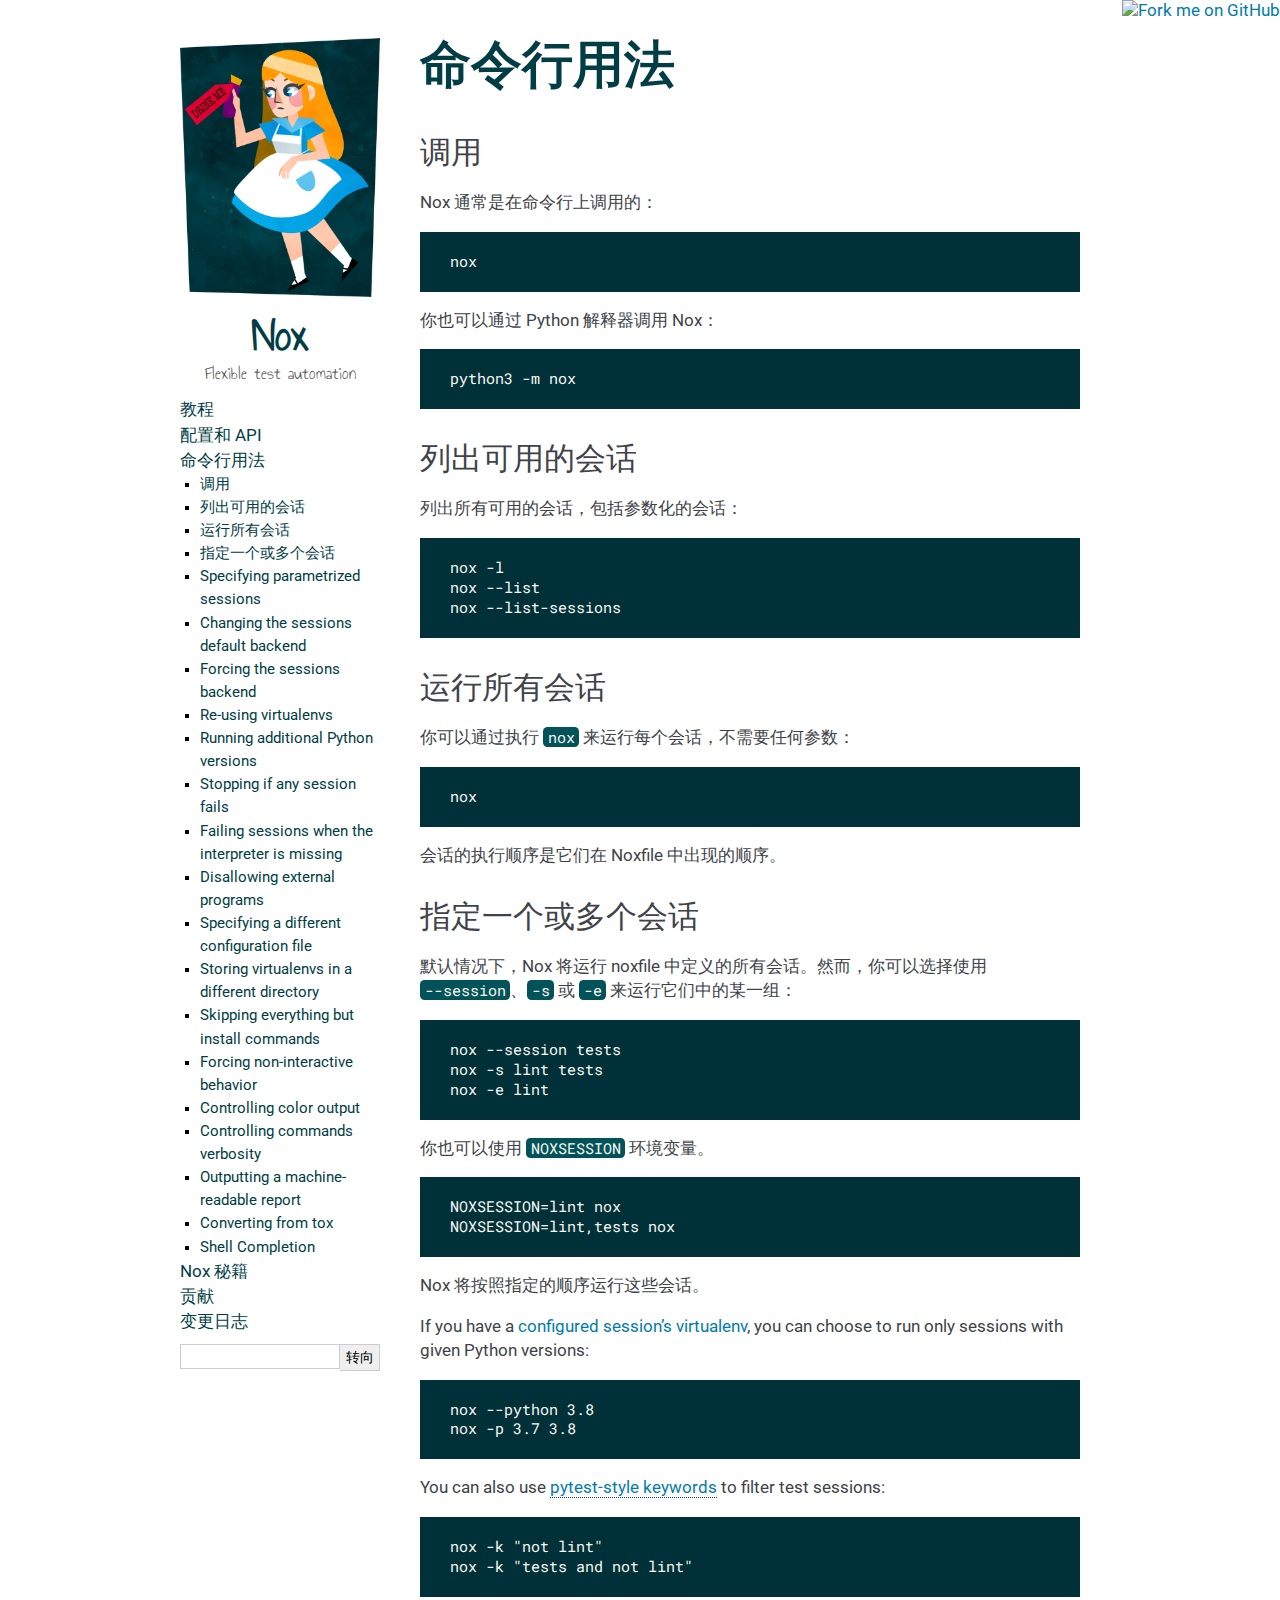
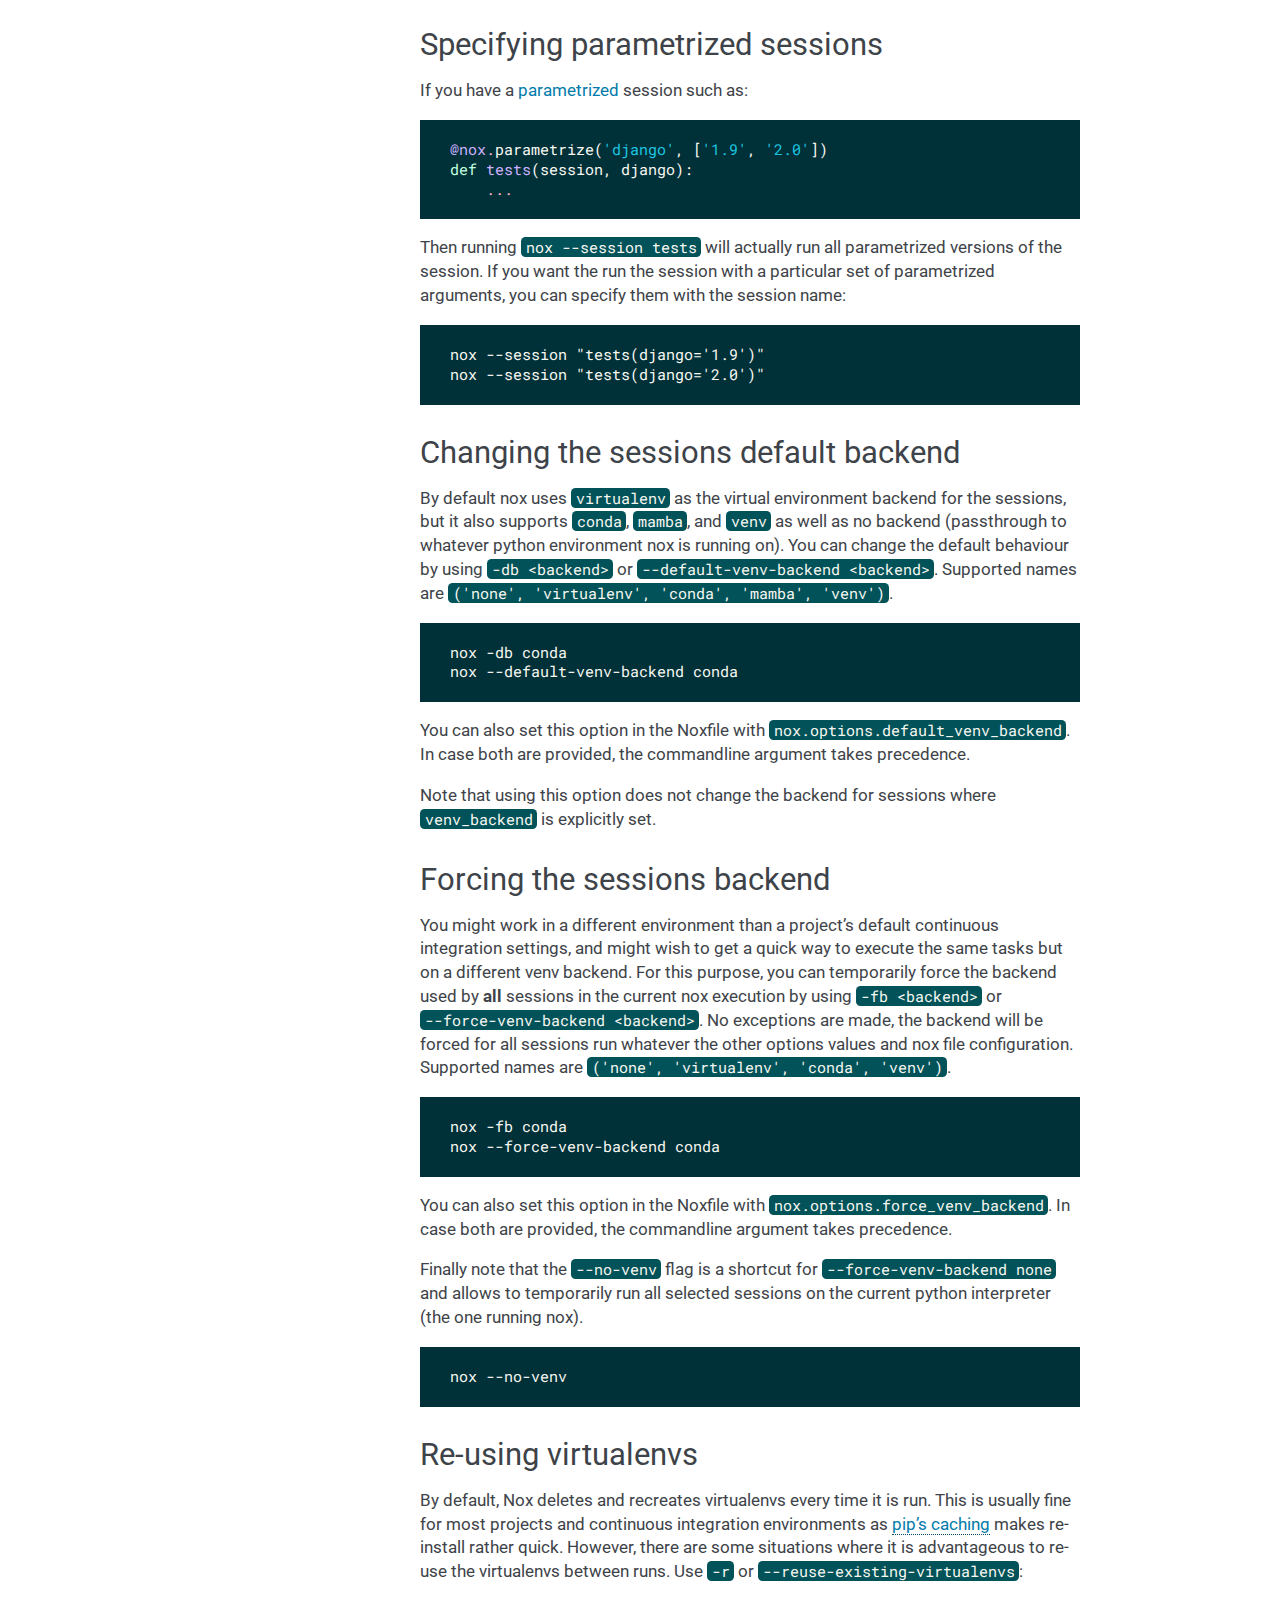
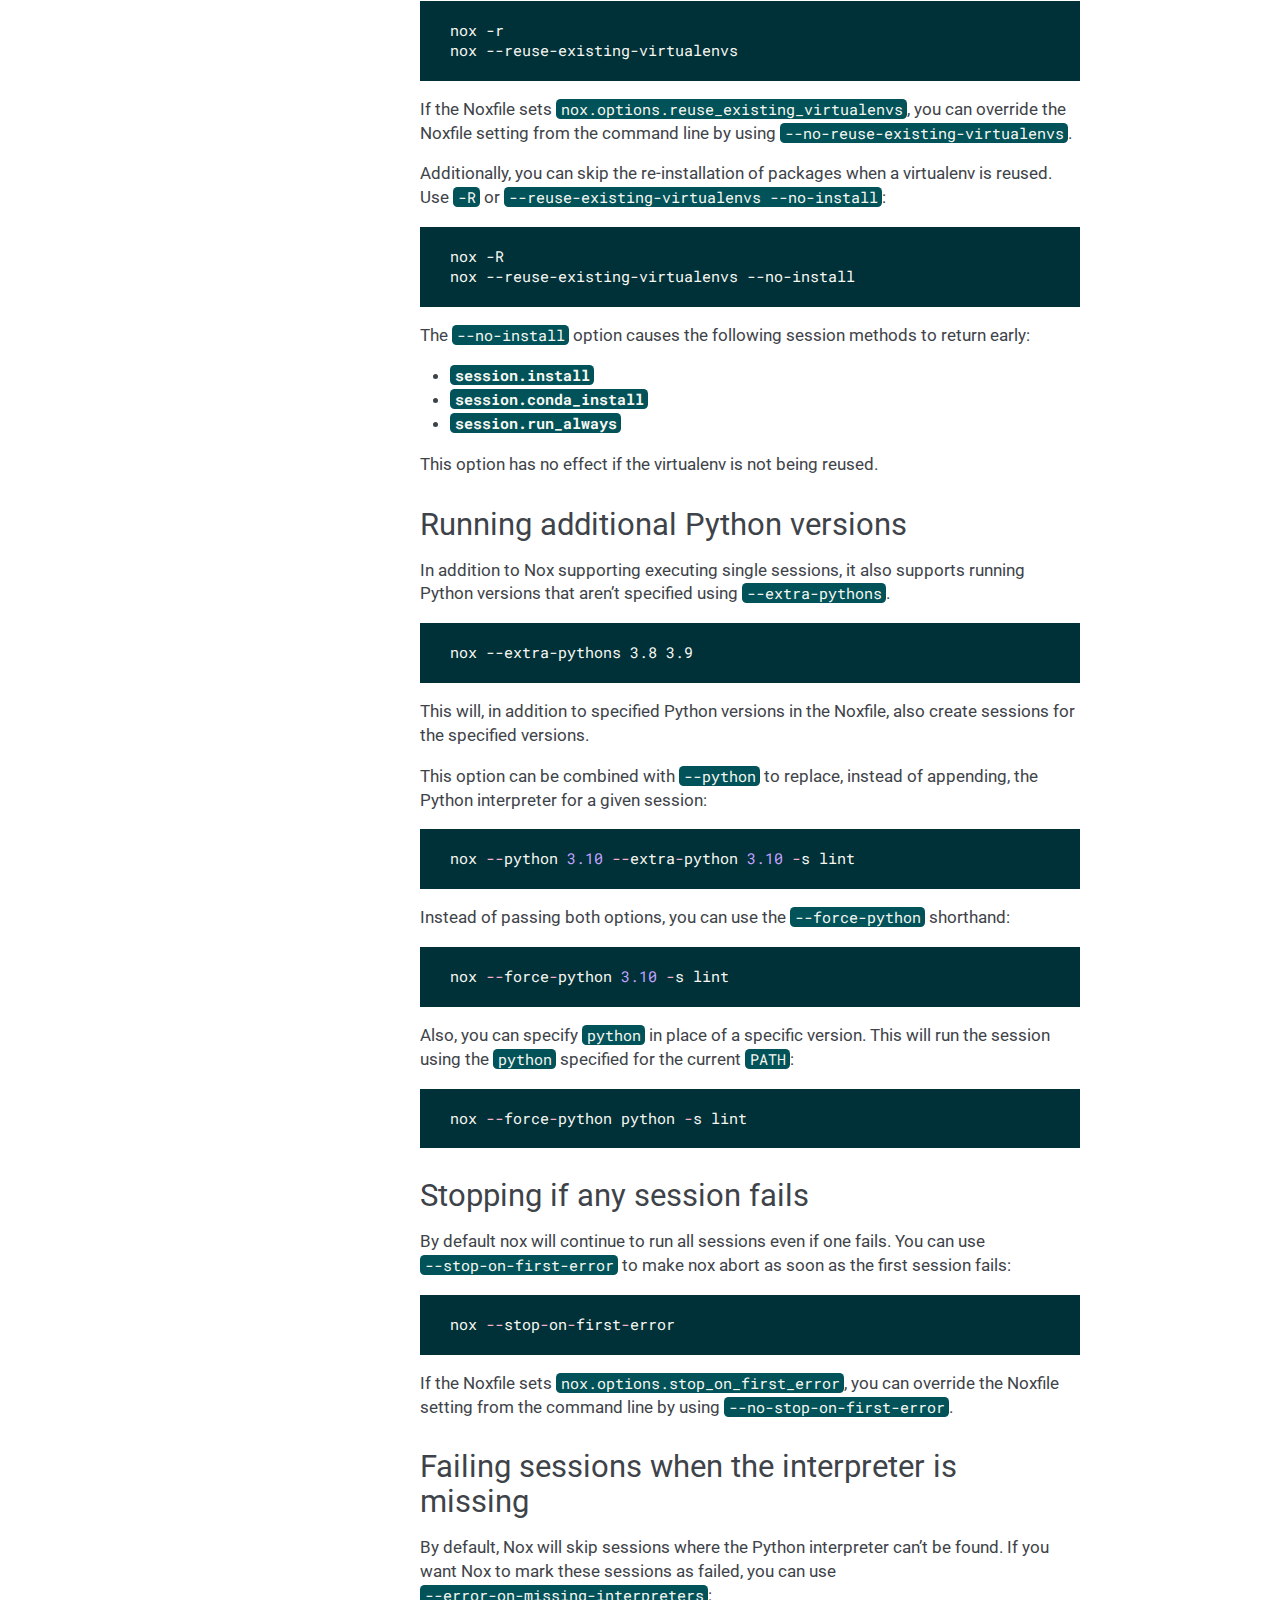
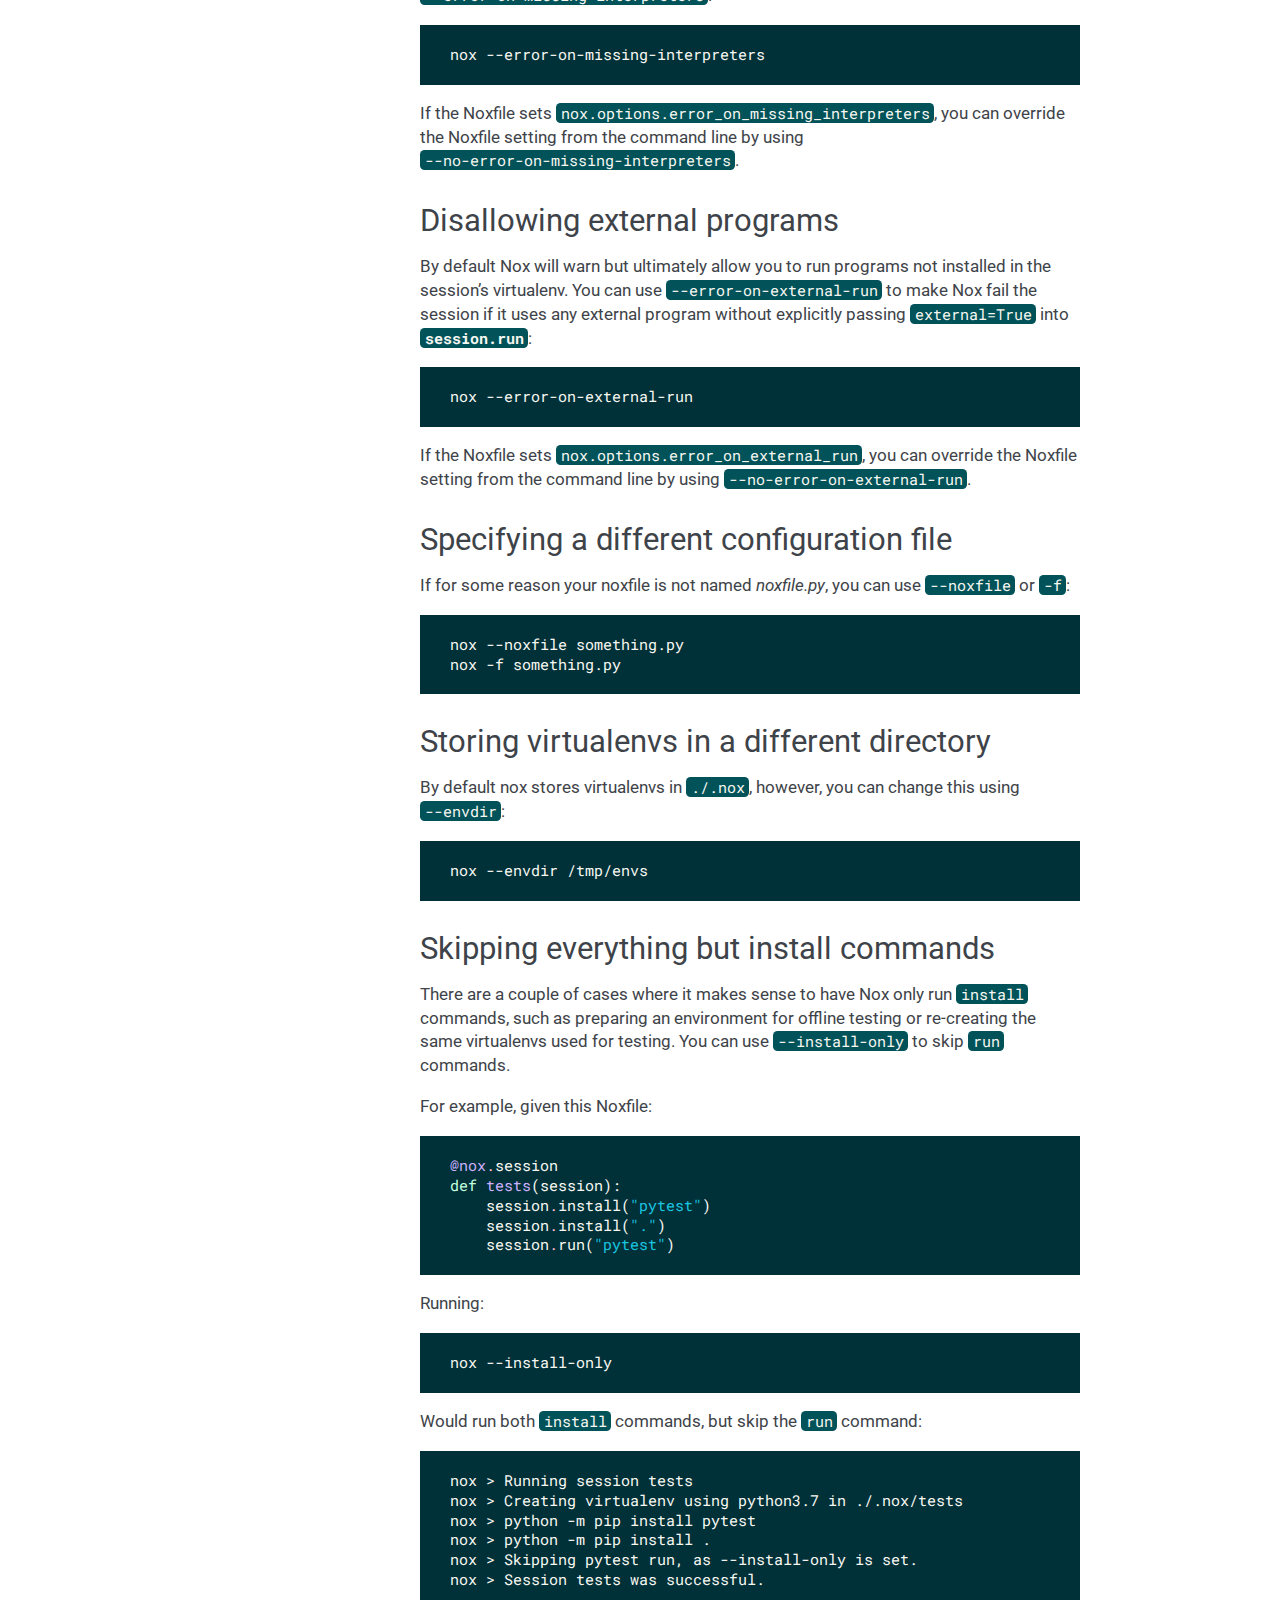
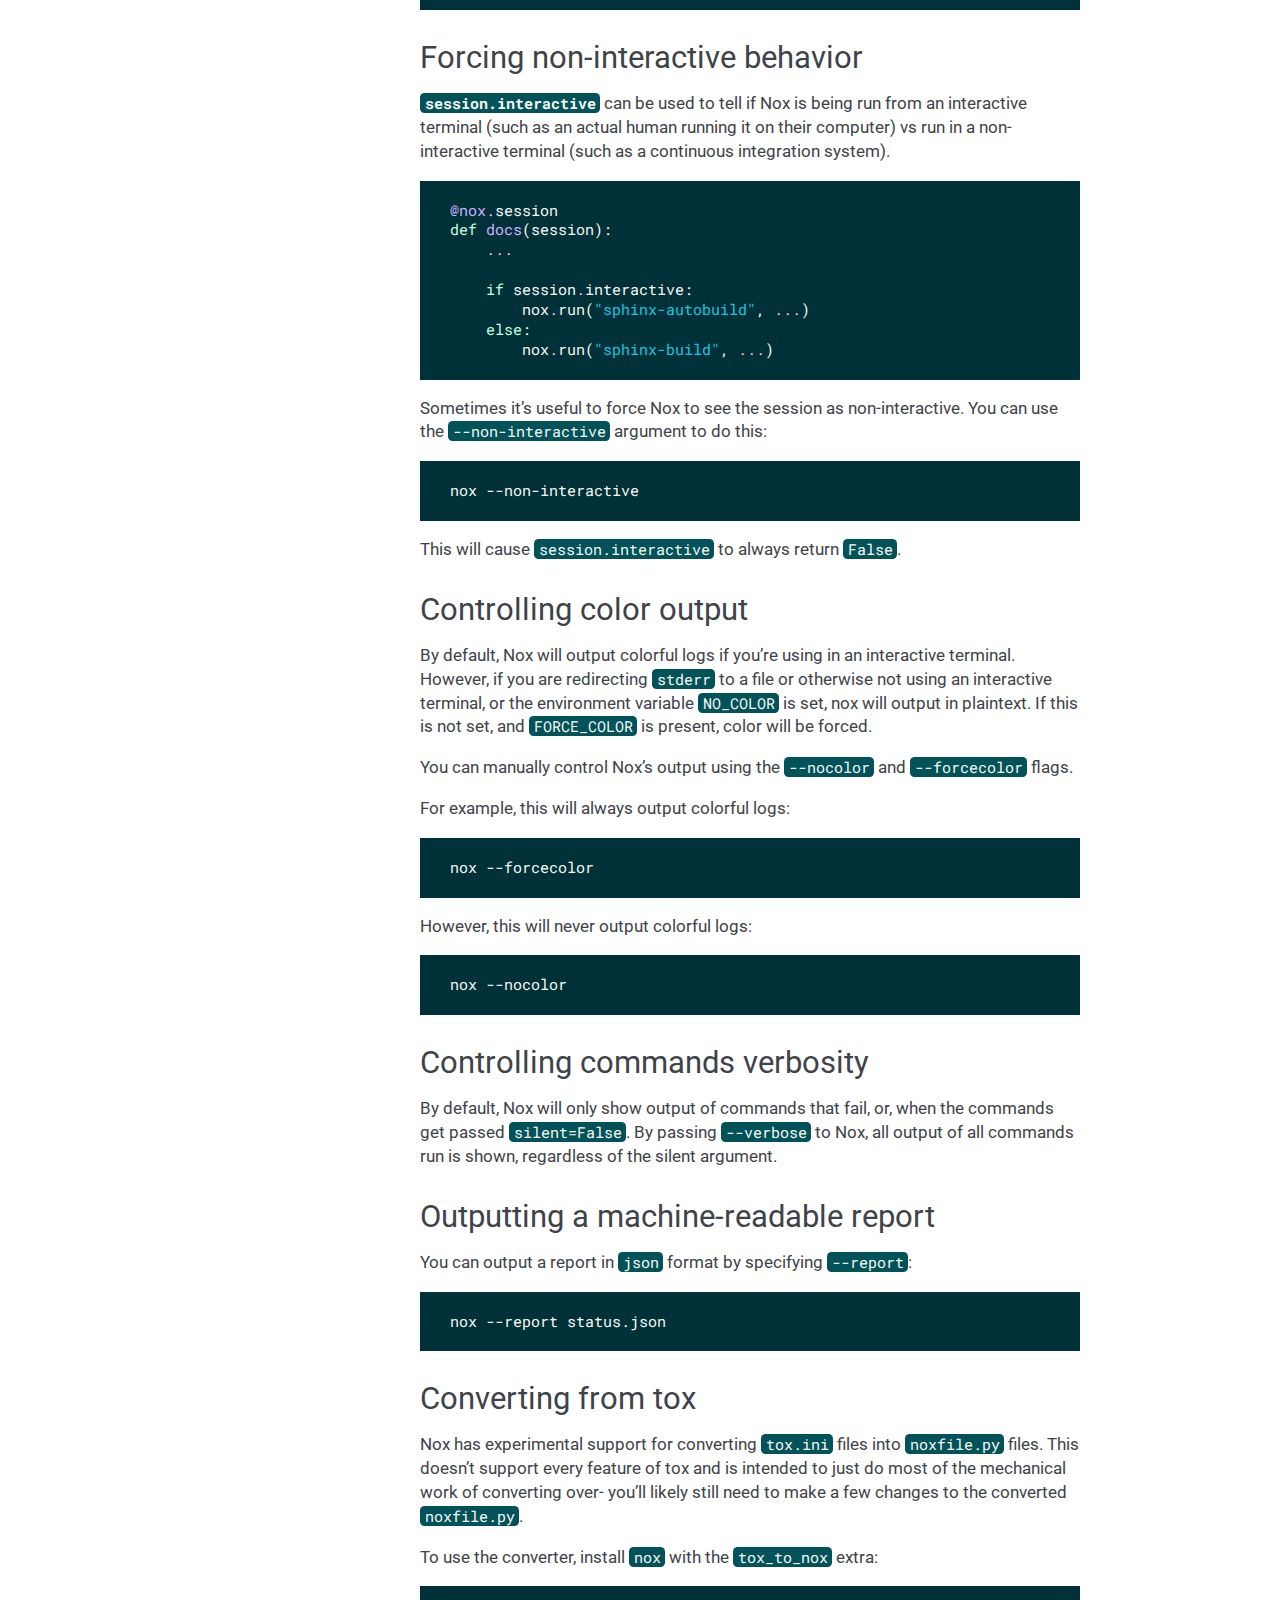
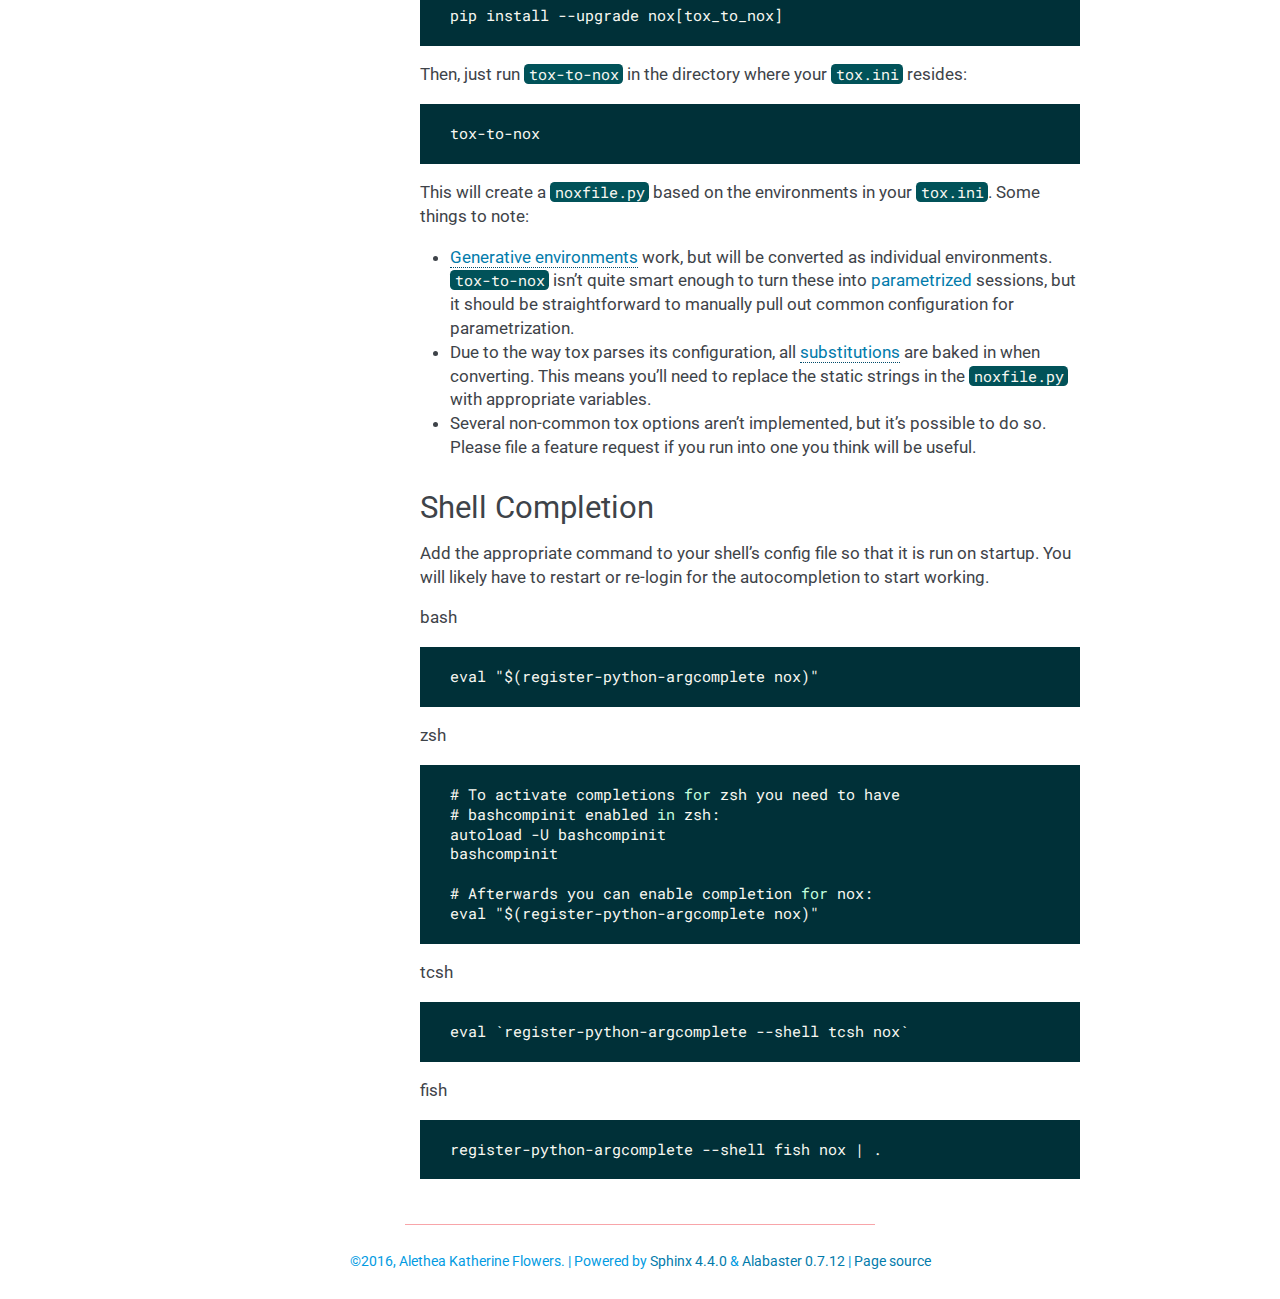
==== usage.html @ 6ece776e "deploy: 69d6efe5d51e2b45c8993d0b54f74e01e768c769" ====
<!DOCTYPE html>

<html lang="zh_CN">
  <head>
    <meta charset="utf-8" />
    <meta name="viewport" content="width=device-width, initial-scale=1.0" /><meta name="generator" content="Docutils 0.17.1: http://docutils.sourceforge.net/" />

    <title>命令行用法 &#8212; Nox 2022.1.7 文档</title>
    <link rel="stylesheet" type="text/css" href="_static/pygments.css" />
    <link rel="stylesheet" type="text/css" href="_static/alabaster.css" />
    <script data-url_root="./" id="documentation_options" src="_static/documentation_options.js"></script>
    <script src="_static/jquery.js"></script>
    <script src="_static/underscore.js"></script>
    <script src="_static/doctools.js"></script>
    <script src="_static/translations.js"></script>
    <link rel="index" title="索引" href="genindex.html" />
    <link rel="search" title="搜索" href="search.html" />
    <link rel="next" title="Nox 秘籍" href="cookbook.html" />
    <link rel="prev" title="配置和 API" href="config.html" />
   
  <link rel="stylesheet" href="_static/custom.css" type="text/css" />
  
  
  <meta name="viewport" content="width=device-width, initial-scale=0.9, maximum-scale=0.9" />

  </head><body>
  

    <div class="document">
      <div class="documentwrapper">
        <div class="bodywrapper">
          

          <div class="body" role="main">
            
  <section id="command-line-usage">
<h1>命令行用法<a class="headerlink" href="#command-line-usage" title="永久链接至标题">¶</a></h1>
<section id="invocation">
<h2>调用<a class="headerlink" href="#invocation" title="永久链接至标题">¶</a></h2>
<p>Nox 通常是在命令行上调用的：</p>
<div class="highlight-console notranslate"><div class="highlight"><pre><span></span><span class="go">nox</span>
</pre></div>
</div>
<p>你也可以通过 Python 解释器调用 Nox：</p>
<div class="highlight-console notranslate"><div class="highlight"><pre><span></span><span class="go">python3 -m nox</span>
</pre></div>
</div>
</section>
<section id="listing-available-sessions">
<h2>列出可用的会话<a class="headerlink" href="#listing-available-sessions" title="永久链接至标题">¶</a></h2>
<p>列出所有可用的会话，包括参数化的会话：</p>
<div class="highlight-console notranslate"><div class="highlight"><pre><span></span><span class="go">nox -l</span>
<span class="go">nox --list</span>
<span class="go">nox --list-sessions</span>
</pre></div>
</div>
</section>
<section id="running-all-sessions">
<span id="session-execution-order"></span><h2>运行所有会话<a class="headerlink" href="#running-all-sessions" title="永久链接至标题">¶</a></h2>
<p>你可以通过执行 <code class="docutils literal notranslate"><span class="pre">nox</span></code> 来运行每个会话，不需要任何参数：</p>
<div class="highlight-console notranslate"><div class="highlight"><pre><span></span><span class="go">nox</span>
</pre></div>
</div>
<p>会话的执行顺序是它们在 Noxfile 中出现的顺序。</p>
</section>
<section id="specifying-one-or-more-sessions">
<span id="opt-sessions-pythons-and-keywords"></span><h2>指定一个或多个会话<a class="headerlink" href="#specifying-one-or-more-sessions" title="永久链接至标题">¶</a></h2>
<p>默认情况下，Nox 将运行 noxfile 中定义的所有会话。然而，你可以选择使用 <code class="docutils literal notranslate"><span class="pre">--session</span></code>、<code class="docutils literal notranslate"><span class="pre">-s</span></code> 或 <code class="docutils literal notranslate"><span class="pre">-e</span></code> 来运行它们中的某一组：</p>
<div class="highlight-console notranslate"><div class="highlight"><pre><span></span><span class="go">nox --session tests</span>
<span class="go">nox -s lint tests</span>
<span class="go">nox -e lint</span>
</pre></div>
</div>
<p>你也可以使用 <code class="docutils literal notranslate"><span class="pre">NOXSESSION</span></code> 环境变量。</p>
<div class="highlight-console notranslate"><div class="highlight"><pre><span></span><span class="go">NOXSESSION=lint nox</span>
<span class="go">NOXSESSION=lint,tests nox</span>
</pre></div>
</div>
<p>Nox 将按照指定的顺序运行这些会话。</p>
<p>If you have a <a class="reference internal" href="config.html#virtualenv-config"><span class="std std-ref">configured session’s virtualenv</span></a>, you can choose to run only sessions with given Python versions:</p>
<div class="highlight-console notranslate"><div class="highlight"><pre><span></span><span class="go">nox --python 3.8</span>
<span class="go">nox -p 3.7 3.8</span>
</pre></div>
</div>
<p>You can also use <a class="reference external" href="https://docs.pytest.org/en/latest/usage.html#specifying-tests-selecting-tests">pytest-style keywords</a> to filter test sessions:</p>
<div class="highlight-console notranslate"><div class="highlight"><pre><span></span><span class="go">nox -k &quot;not lint&quot;</span>
<span class="go">nox -k &quot;tests and not lint&quot;</span>
</pre></div>
</div>
</section>
<section id="specifying-parametrized-sessions">
<span id="running-paramed-sessions"></span><h2>Specifying parametrized sessions<a class="headerlink" href="#specifying-parametrized-sessions" title="永久链接至标题">¶</a></h2>
<p>If you have a <a class="reference internal" href="config.html#parametrized"><span class="std std-ref">parametrized</span></a> session such as:</p>
<div class="highlight-python notranslate"><div class="highlight"><pre><span></span><span class="nd">@nox</span><span class="o">.</span><span class="n">parametrize</span><span class="p">(</span><span class="s1">&#39;django&#39;</span><span class="p">,</span> <span class="p">[</span><span class="s1">&#39;1.9&#39;</span><span class="p">,</span> <span class="s1">&#39;2.0&#39;</span><span class="p">])</span>
<span class="k">def</span> <span class="nf">tests</span><span class="p">(</span><span class="n">session</span><span class="p">,</span> <span class="n">django</span><span class="p">):</span>
    <span class="o">...</span>
</pre></div>
</div>
<p>Then running <code class="docutils literal notranslate"><span class="pre">nox</span> <span class="pre">--session</span> <span class="pre">tests</span></code> will actually run all parametrized versions of the session. If you want the run the session with a particular set of parametrized arguments, you can specify them with the session name:</p>
<div class="highlight-console notranslate"><div class="highlight"><pre><span></span><span class="go">nox --session &quot;tests(django=&#39;1.9&#39;)&quot;</span>
<span class="go">nox --session &quot;tests(django=&#39;2.0&#39;)&quot;</span>
</pre></div>
</div>
</section>
<section id="changing-the-sessions-default-backend">
<span id="opt-default-venv-backend"></span><h2>Changing the sessions default backend<a class="headerlink" href="#changing-the-sessions-default-backend" title="永久链接至标题">¶</a></h2>
<p>By default nox uses <code class="docutils literal notranslate"><span class="pre">virtualenv</span></code> as the virtual environment backend for the sessions, but it also supports <code class="docutils literal notranslate"><span class="pre">conda</span></code>, <code class="docutils literal notranslate"><span class="pre">mamba</span></code>, and <code class="docutils literal notranslate"><span class="pre">venv</span></code> as well as no backend (passthrough to whatever python environment nox is running on). You can change the default behaviour by using <code class="docutils literal notranslate"><span class="pre">-db</span> <span class="pre">&lt;backend&gt;</span></code> or <code class="docutils literal notranslate"><span class="pre">--default-venv-backend</span> <span class="pre">&lt;backend&gt;</span></code>. Supported names are <code class="docutils literal notranslate"><span class="pre">('none',</span> <span class="pre">'virtualenv',</span> <span class="pre">'conda',</span> <span class="pre">'mamba',</span> <span class="pre">'venv')</span></code>.</p>
<div class="highlight-console notranslate"><div class="highlight"><pre><span></span><span class="go">nox -db conda</span>
<span class="go">nox --default-venv-backend conda</span>
</pre></div>
</div>
<p>You can also set this option in the Noxfile with <code class="docutils literal notranslate"><span class="pre">nox.options.default_venv_backend</span></code>. In case both are provided, the commandline argument takes precedence.</p>
<p>Note that using this option does not change the backend for sessions where <code class="docutils literal notranslate"><span class="pre">venv_backend</span></code> is explicitly set.</p>
</section>
<section id="forcing-the-sessions-backend">
<span id="opt-force-venv-backend"></span><h2>Forcing the sessions backend<a class="headerlink" href="#forcing-the-sessions-backend" title="永久链接至标题">¶</a></h2>
<p>You might work in a different environment than a project’s default continuous integration settings, and might wish to get a quick way to execute the same tasks but on a different venv backend. For this purpose, you can temporarily force the backend used by <strong>all</strong> sessions in the current nox execution by using <code class="docutils literal notranslate"><span class="pre">-fb</span> <span class="pre">&lt;backend&gt;</span></code> or <code class="docutils literal notranslate"><span class="pre">--force-venv-backend</span> <span class="pre">&lt;backend&gt;</span></code>. No exceptions are made, the backend will be forced for all sessions run whatever the other options values and nox file configuration. Supported names are <code class="docutils literal notranslate"><span class="pre">('none',</span> <span class="pre">'virtualenv',</span> <span class="pre">'conda',</span> <span class="pre">'venv')</span></code>.</p>
<div class="highlight-console notranslate"><div class="highlight"><pre><span></span><span class="go">nox -fb conda</span>
<span class="go">nox --force-venv-backend conda</span>
</pre></div>
</div>
<p>You can also set this option in the Noxfile with <code class="docutils literal notranslate"><span class="pre">nox.options.force_venv_backend</span></code>. In case both are provided, the commandline argument takes precedence.</p>
<p>Finally note that the <code class="docutils literal notranslate"><span class="pre">--no-venv</span></code> flag is a shortcut for <code class="docutils literal notranslate"><span class="pre">--force-venv-backend</span> <span class="pre">none</span></code> and allows to temporarily run all selected sessions on the current python interpreter (the one running nox).</p>
<div class="highlight-console notranslate"><div class="highlight"><pre><span></span><span class="go">nox --no-venv</span>
</pre></div>
</div>
</section>
<section id="re-using-virtualenvs">
<span id="opt-reuse-existing-virtualenvs"></span><h2>Re-using virtualenvs<a class="headerlink" href="#re-using-virtualenvs" title="永久链接至标题">¶</a></h2>
<p>By default, Nox deletes and recreates virtualenvs every time it is run. This is usually fine for most projects and continuous integration environments as <a class="reference external" href="https://pip.pypa.io/en/stable/cli/pip_install/#caching">pip’s caching</a> makes re-install rather quick. However, there are some situations where it is advantageous to re-use the virtualenvs between runs. Use <code class="docutils literal notranslate"><span class="pre">-r</span></code> or <code class="docutils literal notranslate"><span class="pre">--reuse-existing-virtualenvs</span></code>:</p>
<div class="highlight-console notranslate"><div class="highlight"><pre><span></span><span class="go">nox -r</span>
<span class="go">nox --reuse-existing-virtualenvs</span>
</pre></div>
</div>
<p>If the Noxfile sets <code class="docutils literal notranslate"><span class="pre">nox.options.reuse_existing_virtualenvs</span></code>, you can override the Noxfile setting from the command line by using <code class="docutils literal notranslate"><span class="pre">--no-reuse-existing-virtualenvs</span></code>.</p>
<p>Additionally, you can skip the re-installation of packages when a virtualenv is reused. Use <code class="docutils literal notranslate"><span class="pre">-R</span></code> or <code class="docutils literal notranslate"><span class="pre">--reuse-existing-virtualenvs</span> <span class="pre">--no-install</span></code>:</p>
<div class="highlight-console notranslate"><div class="highlight"><pre><span></span><span class="go">nox -R</span>
<span class="go">nox --reuse-existing-virtualenvs --no-install</span>
</pre></div>
</div>
<p>The <code class="docutils literal notranslate"><span class="pre">--no-install</span></code> option causes the following session methods to return early:</p>
<ul class="simple">
<li><p><a class="reference internal" href="config.html#nox.sessions.Session.install" title="nox.sessions.Session.install"><code class="xref py py-func docutils literal notranslate"><span class="pre">session.install</span></code></a></p></li>
<li><p><a class="reference internal" href="config.html#nox.sessions.Session.conda_install" title="nox.sessions.Session.conda_install"><code class="xref py py-func docutils literal notranslate"><span class="pre">session.conda_install</span></code></a></p></li>
<li><p><a class="reference internal" href="config.html#nox.sessions.Session.run_always" title="nox.sessions.Session.run_always"><code class="xref py py-func docutils literal notranslate"><span class="pre">session.run_always</span></code></a></p></li>
</ul>
<p>This option has no effect if the virtualenv is not being reused.</p>
</section>
<section id="running-additional-python-versions">
<span id="opt-running-extra-pythons"></span><h2>Running additional Python versions<a class="headerlink" href="#running-additional-python-versions" title="永久链接至标题">¶</a></h2>
<p>In addition to Nox supporting executing single sessions, it also supports running Python versions that aren’t specified using <code class="docutils literal notranslate"><span class="pre">--extra-pythons</span></code>.</p>
<div class="highlight-console notranslate"><div class="highlight"><pre><span></span><span class="go">nox --extra-pythons 3.8 3.9</span>
</pre></div>
</div>
<p>This will, in addition to specified Python versions in the Noxfile, also create sessions for the specified versions.</p>
<p>This option can be combined with <code class="docutils literal notranslate"><span class="pre">--python</span></code> to replace, instead of appending, the Python interpreter for a given session:</p>
<div class="highlight-default notranslate"><div class="highlight"><pre><span></span><span class="n">nox</span> <span class="o">--</span><span class="n">python</span> <span class="mf">3.10</span> <span class="o">--</span><span class="n">extra</span><span class="o">-</span><span class="n">python</span> <span class="mf">3.10</span> <span class="o">-</span><span class="n">s</span> <span class="n">lint</span>
</pre></div>
</div>
<p>Instead of passing both options, you can use the <code class="docutils literal notranslate"><span class="pre">--force-python</span></code> shorthand:</p>
<div class="highlight-default notranslate"><div class="highlight"><pre><span></span><span class="n">nox</span> <span class="o">--</span><span class="n">force</span><span class="o">-</span><span class="n">python</span> <span class="mf">3.10</span> <span class="o">-</span><span class="n">s</span> <span class="n">lint</span>
</pre></div>
</div>
<p>Also, you can specify <code class="docutils literal notranslate"><span class="pre">python</span></code> in place of a specific version. This will run the session
using the <code class="docutils literal notranslate"><span class="pre">python</span></code> specified for the current <code class="docutils literal notranslate"><span class="pre">PATH</span></code>:</p>
<div class="highlight-default notranslate"><div class="highlight"><pre><span></span><span class="n">nox</span> <span class="o">--</span><span class="n">force</span><span class="o">-</span><span class="n">python</span> <span class="n">python</span> <span class="o">-</span><span class="n">s</span> <span class="n">lint</span>
</pre></div>
</div>
</section>
<section id="stopping-if-any-session-fails">
<span id="opt-stop-on-first-error"></span><h2>Stopping if any session fails<a class="headerlink" href="#stopping-if-any-session-fails" title="永久链接至标题">¶</a></h2>
<p>By default nox will continue to run all sessions even if one fails. You can use <code class="docutils literal notranslate"><span class="pre">--stop-on-first-error</span></code> to make nox abort as soon as the first session fails:</p>
<div class="highlight-default notranslate"><div class="highlight"><pre><span></span><span class="n">nox</span> <span class="o">--</span><span class="n">stop</span><span class="o">-</span><span class="n">on</span><span class="o">-</span><span class="n">first</span><span class="o">-</span><span class="n">error</span>
</pre></div>
</div>
<p>If the Noxfile sets <code class="docutils literal notranslate"><span class="pre">nox.options.stop_on_first_error</span></code>, you can override the Noxfile setting from the command line by using <code class="docutils literal notranslate"><span class="pre">--no-stop-on-first-error</span></code>.</p>
</section>
<section id="failing-sessions-when-the-interpreter-is-missing">
<span id="opt-error-on-missing-interpreters"></span><h2>Failing sessions when the interpreter is missing<a class="headerlink" href="#failing-sessions-when-the-interpreter-is-missing" title="永久链接至标题">¶</a></h2>
<p>By default, Nox will skip sessions where the Python interpreter can’t be found. If you want Nox to mark these sessions as failed, you can use <code class="docutils literal notranslate"><span class="pre">--error-on-missing-interpreters</span></code>:</p>
<div class="highlight-console notranslate"><div class="highlight"><pre><span></span><span class="go">nox --error-on-missing-interpreters</span>
</pre></div>
</div>
<p>If the Noxfile sets <code class="docutils literal notranslate"><span class="pre">nox.options.error_on_missing_interpreters</span></code>, you can override the Noxfile setting from the command line by using <code class="docutils literal notranslate"><span class="pre">--no-error-on-missing-interpreters</span></code>.</p>
</section>
<section id="disallowing-external-programs">
<span id="opt-error-on-external-run"></span><h2>Disallowing external programs<a class="headerlink" href="#disallowing-external-programs" title="永久链接至标题">¶</a></h2>
<p>By default Nox will warn but ultimately allow you to run programs not installed in the session’s virtualenv. You can use <code class="docutils literal notranslate"><span class="pre">--error-on-external-run</span></code> to make Nox fail the session if it uses any external program without explicitly passing <code class="docutils literal notranslate"><span class="pre">external=True</span></code> into <code class="xref py py-func docutils literal notranslate"><span class="pre">session.run</span></code>:</p>
<div class="highlight-console notranslate"><div class="highlight"><pre><span></span><span class="go">nox --error-on-external-run</span>
</pre></div>
</div>
<p>If the Noxfile sets <code class="docutils literal notranslate"><span class="pre">nox.options.error_on_external_run</span></code>, you can override the Noxfile setting from the command line by using <code class="docutils literal notranslate"><span class="pre">--no-error-on-external-run</span></code>.</p>
</section>
<section id="specifying-a-different-configuration-file">
<h2>Specifying a different configuration file<a class="headerlink" href="#specifying-a-different-configuration-file" title="永久链接至标题">¶</a></h2>
<p>If for some reason your noxfile is not named <em>noxfile.py</em>, you can use <code class="docutils literal notranslate"><span class="pre">--noxfile</span></code> or <code class="docutils literal notranslate"><span class="pre">-f</span></code>:</p>
<div class="highlight-console notranslate"><div class="highlight"><pre><span></span><span class="go">nox --noxfile something.py</span>
<span class="go">nox -f something.py</span>
</pre></div>
</div>
</section>
<section id="storing-virtualenvs-in-a-different-directory">
<span id="opt-envdir"></span><h2>Storing virtualenvs in a different directory<a class="headerlink" href="#storing-virtualenvs-in-a-different-directory" title="永久链接至标题">¶</a></h2>
<p>By default nox stores virtualenvs in <code class="docutils literal notranslate"><span class="pre">./.nox</span></code>, however, you can change this using <code class="docutils literal notranslate"><span class="pre">--envdir</span></code>:</p>
<div class="highlight-console notranslate"><div class="highlight"><pre><span></span><span class="go">nox --envdir /tmp/envs</span>
</pre></div>
</div>
</section>
<section id="skipping-everything-but-install-commands">
<h2>Skipping everything but install commands<a class="headerlink" href="#skipping-everything-but-install-commands" title="永久链接至标题">¶</a></h2>
<p>There are a couple of cases where it makes sense to have Nox only run <code class="docutils literal notranslate"><span class="pre">install</span></code> commands, such as preparing an environment for offline testing or re-creating the same virtualenvs used for testing. You can use <code class="docutils literal notranslate"><span class="pre">--install-only</span></code> to skip <code class="docutils literal notranslate"><span class="pre">run</span></code> commands.</p>
<p>For example, given this Noxfile:</p>
<div class="highlight-python notranslate"><div class="highlight"><pre><span></span><span class="nd">@nox</span><span class="o">.</span><span class="n">session</span>
<span class="k">def</span> <span class="nf">tests</span><span class="p">(</span><span class="n">session</span><span class="p">):</span>
    <span class="n">session</span><span class="o">.</span><span class="n">install</span><span class="p">(</span><span class="s2">&quot;pytest&quot;</span><span class="p">)</span>
    <span class="n">session</span><span class="o">.</span><span class="n">install</span><span class="p">(</span><span class="s2">&quot;.&quot;</span><span class="p">)</span>
    <span class="n">session</span><span class="o">.</span><span class="n">run</span><span class="p">(</span><span class="s2">&quot;pytest&quot;</span><span class="p">)</span>
</pre></div>
</div>
<p>Running:</p>
<div class="highlight-console notranslate"><div class="highlight"><pre><span></span><span class="go">nox --install-only</span>
</pre></div>
</div>
<p>Would run both <code class="docutils literal notranslate"><span class="pre">install</span></code> commands, but skip the <code class="docutils literal notranslate"><span class="pre">run</span></code> command:</p>
<div class="highlight-console notranslate"><div class="highlight"><pre><span></span><span class="go">nox &gt; Running session tests</span>
<span class="go">nox &gt; Creating virtualenv using python3.7 in ./.nox/tests</span>
<span class="go">nox &gt; python -m pip install pytest</span>
<span class="go">nox &gt; python -m pip install .</span>
<span class="go">nox &gt; Skipping pytest run, as --install-only is set.</span>
<span class="go">nox &gt; Session tests was successful.</span>
</pre></div>
</div>
</section>
<section id="forcing-non-interactive-behavior">
<h2>Forcing non-interactive behavior<a class="headerlink" href="#forcing-non-interactive-behavior" title="永久链接至标题">¶</a></h2>
<p><a class="reference internal" href="config.html#nox.sessions.Session.interactive" title="nox.sessions.Session.interactive"><code class="xref py py-attr docutils literal notranslate"><span class="pre">session.interactive</span></code></a> can be used to tell if Nox is being run from an interactive terminal (such as an actual human running it on their computer) vs run in a non-interactive terminal (such as a continuous integration system).</p>
<div class="highlight-python notranslate"><div class="highlight"><pre><span></span><span class="nd">@nox</span><span class="o">.</span><span class="n">session</span>
<span class="k">def</span> <span class="nf">docs</span><span class="p">(</span><span class="n">session</span><span class="p">):</span>
    <span class="o">...</span>

    <span class="k">if</span> <span class="n">session</span><span class="o">.</span><span class="n">interactive</span><span class="p">:</span>
        <span class="n">nox</span><span class="o">.</span><span class="n">run</span><span class="p">(</span><span class="s2">&quot;sphinx-autobuild&quot;</span><span class="p">,</span> <span class="o">...</span><span class="p">)</span>
    <span class="k">else</span><span class="p">:</span>
        <span class="n">nox</span><span class="o">.</span><span class="n">run</span><span class="p">(</span><span class="s2">&quot;sphinx-build&quot;</span><span class="p">,</span> <span class="o">...</span><span class="p">)</span>
</pre></div>
</div>
<p>Sometimes it’s useful to force Nox to see the session as non-interactive. You can use the <code class="docutils literal notranslate"><span class="pre">--non-interactive</span></code> argument to do this:</p>
<div class="highlight-bash notranslate"><div class="highlight"><pre><span></span>nox --non-interactive
</pre></div>
</div>
<p>This will cause <code class="docutils literal notranslate"><span class="pre">session.interactive</span></code> to always return <code class="docutils literal notranslate"><span class="pre">False</span></code>.</p>
</section>
<section id="controlling-color-output">
<h2>Controlling color output<a class="headerlink" href="#controlling-color-output" title="永久链接至标题">¶</a></h2>
<p>By default, Nox will output colorful logs if you’re using in an interactive
terminal. However, if you are redirecting <code class="docutils literal notranslate"><span class="pre">stderr</span></code> to a file or otherwise
not using an interactive terminal, or the environment variable <code class="docutils literal notranslate"><span class="pre">NO_COLOR</span></code> is
set, nox will output in plaintext. If this is not set, and <code class="docutils literal notranslate"><span class="pre">FORCE_COLOR</span></code> is
present, color will be forced.</p>
<p>You can manually control Nox’s output using the <code class="docutils literal notranslate"><span class="pre">--nocolor</span></code> and <code class="docutils literal notranslate"><span class="pre">--forcecolor</span></code> flags.</p>
<p>For example, this will always output colorful logs:</p>
<div class="highlight-console notranslate"><div class="highlight"><pre><span></span><span class="go">nox --forcecolor</span>
</pre></div>
</div>
<p>However, this will never output colorful logs:</p>
<div class="highlight-console notranslate"><div class="highlight"><pre><span></span><span class="go">nox --nocolor</span>
</pre></div>
</div>
</section>
<section id="controlling-commands-verbosity">
<span id="opt-report"></span><h2>Controlling commands verbosity<a class="headerlink" href="#controlling-commands-verbosity" title="永久链接至标题">¶</a></h2>
<p>By default, Nox will only show output of commands that fail, or, when the commands get passed <code class="docutils literal notranslate"><span class="pre">silent=False</span></code>.
By passing <code class="docutils literal notranslate"><span class="pre">--verbose</span></code> to Nox, all output of all commands run is shown, regardless of the silent argument.</p>
</section>
<section id="outputting-a-machine-readable-report">
<h2>Outputting a machine-readable report<a class="headerlink" href="#outputting-a-machine-readable-report" title="永久链接至标题">¶</a></h2>
<p>You can output a report in <code class="docutils literal notranslate"><span class="pre">json</span></code> format by specifying <code class="docutils literal notranslate"><span class="pre">--report</span></code>:</p>
<div class="highlight-console notranslate"><div class="highlight"><pre><span></span><span class="go">nox --report status.json</span>
</pre></div>
</div>
</section>
<section id="converting-from-tox">
<h2>Converting from tox<a class="headerlink" href="#converting-from-tox" title="永久链接至标题">¶</a></h2>
<p>Nox has experimental support for converting <code class="docutils literal notranslate"><span class="pre">tox.ini</span></code> files into <code class="docutils literal notranslate"><span class="pre">noxfile.py</span></code> files. This doesn’t support every feature of tox and is intended to just do most of the mechanical work of converting over- you’ll likely still need to make a few changes to the converted <code class="docutils literal notranslate"><span class="pre">noxfile.py</span></code>.</p>
<p>To use the converter, install <code class="docutils literal notranslate"><span class="pre">nox</span></code> with the <code class="docutils literal notranslate"><span class="pre">tox_to_nox</span></code> extra:</p>
<div class="highlight-console notranslate"><div class="highlight"><pre><span></span><span class="go">pip install --upgrade nox[tox_to_nox]</span>
</pre></div>
</div>
<p>Then, just run <code class="docutils literal notranslate"><span class="pre">tox-to-nox</span></code> in the directory where your <code class="docutils literal notranslate"><span class="pre">tox.ini</span></code> resides:</p>
<div class="highlight-console notranslate"><div class="highlight"><pre><span></span><span class="go">tox-to-nox</span>
</pre></div>
</div>
<p>This will create a <code class="docutils literal notranslate"><span class="pre">noxfile.py</span></code> based on the environments in your <code class="docutils literal notranslate"><span class="pre">tox.ini</span></code>. Some things to note:</p>
<ul class="simple">
<li><p><a class="reference external" href="http://tox.readthedocs.io/en/latest/config.html#generating-environments-conditional-settings">Generative environments</a> work, but will be converted as individual environments. <code class="docutils literal notranslate"><span class="pre">tox-to-nox</span></code> isn’t quite smart enough to turn these into <a class="reference internal" href="#running-paramed-sessions"><span class="std std-ref">parametrized</span></a> sessions, but it should be straightforward to manually pull out common configuration for parametrization.</p></li>
<li><p>Due to the way tox parses its configuration, all <a class="reference external" href="http://tox.readthedocs.io/en/latest/config.html#substitutions">substitutions</a> are baked in when converting. This means you’ll need to replace the static strings in the <code class="docutils literal notranslate"><span class="pre">noxfile.py</span></code> with appropriate variables.</p></li>
<li><p>Several non-common tox options aren’t implemented, but it’s possible to do so. Please file a feature request if you run into one you think will be useful.</p></li>
</ul>
</section>
<section id="shell-completion">
<h2>Shell Completion<a class="headerlink" href="#shell-completion" title="永久链接至标题">¶</a></h2>
<p>Add the appropriate command to your shell’s config file
so that it is run on startup. You will likely have to restart
or re-login for the autocompletion to start working.</p>
<p>bash</p>
<div class="highlight-console notranslate"><div class="highlight"><pre><span></span><span class="go">eval &quot;$(register-python-argcomplete nox)&quot;</span>
</pre></div>
</div>
<p>zsh</p>
<div class="highlight-console notranslate"><div class="highlight"><pre><span></span><span class="gp"># </span>To activate completions <span class="k">for</span> zsh you need to have
<span class="gp"># </span>bashcompinit enabled <span class="k">in</span> zsh:
<span class="go">autoload -U bashcompinit</span>
<span class="go">bashcompinit</span>

<span class="gp"># </span>Afterwards you can <span class="nb">enable</span> completion <span class="k">for</span> nox:
<span class="go">eval &quot;$(register-python-argcomplete nox)&quot;</span>
</pre></div>
</div>
<p>tcsh</p>
<div class="highlight-console notranslate"><div class="highlight"><pre><span></span><span class="go">eval `register-python-argcomplete --shell tcsh nox`</span>
</pre></div>
</div>
<p>fish</p>
<div class="highlight-console notranslate"><div class="highlight"><pre><span></span><span class="go">register-python-argcomplete --shell fish nox | .</span>
</pre></div>
</div>
</section>
</section>


          </div>
          
        </div>
      </div>
      <div class="sphinxsidebar" role="navigation" aria-label="main navigation">
        <div class="sphinxsidebarwrapper">
<p class="logo">
  <a href="index.html">
    <img class="logo" src="_static/alice.png" alt="Logo"/>
    
    <h1 class="logo logo-name">Nox</h1>
    
  </a>
</p>



<p class="blurb">Flexible test automation</p>








<h3>导航</h3>
<ul class="current">
<li class="toctree-l1"><a class="reference internal" href="tutorial.html">教程</a></li>
<li class="toctree-l1"><a class="reference internal" href="config.html">配置和 API</a></li>
<li class="toctree-l1 current"><a class="current reference internal" href="#">命令行用法</a><ul>
<li class="toctree-l2"><a class="reference internal" href="#invocation">调用</a></li>
<li class="toctree-l2"><a class="reference internal" href="#listing-available-sessions">列出可用的会话</a></li>
<li class="toctree-l2"><a class="reference internal" href="#running-all-sessions">运行所有会话</a></li>
<li class="toctree-l2"><a class="reference internal" href="#specifying-one-or-more-sessions">指定一个或多个会话</a></li>
<li class="toctree-l2"><a class="reference internal" href="#specifying-parametrized-sessions">Specifying parametrized sessions</a></li>
<li class="toctree-l2"><a class="reference internal" href="#changing-the-sessions-default-backend">Changing the sessions default backend</a></li>
<li class="toctree-l2"><a class="reference internal" href="#forcing-the-sessions-backend">Forcing the sessions backend</a></li>
<li class="toctree-l2"><a class="reference internal" href="#re-using-virtualenvs">Re-using virtualenvs</a></li>
<li class="toctree-l2"><a class="reference internal" href="#running-additional-python-versions">Running additional Python versions</a></li>
<li class="toctree-l2"><a class="reference internal" href="#stopping-if-any-session-fails">Stopping if any session fails</a></li>
<li class="toctree-l2"><a class="reference internal" href="#failing-sessions-when-the-interpreter-is-missing">Failing sessions when the interpreter is missing</a></li>
<li class="toctree-l2"><a class="reference internal" href="#disallowing-external-programs">Disallowing external programs</a></li>
<li class="toctree-l2"><a class="reference internal" href="#specifying-a-different-configuration-file">Specifying a different configuration file</a></li>
<li class="toctree-l2"><a class="reference internal" href="#storing-virtualenvs-in-a-different-directory">Storing virtualenvs in a different directory</a></li>
<li class="toctree-l2"><a class="reference internal" href="#skipping-everything-but-install-commands">Skipping everything but install commands</a></li>
<li class="toctree-l2"><a class="reference internal" href="#forcing-non-interactive-behavior">Forcing non-interactive behavior</a></li>
<li class="toctree-l2"><a class="reference internal" href="#controlling-color-output">Controlling color output</a></li>
<li class="toctree-l2"><a class="reference internal" href="#controlling-commands-verbosity">Controlling commands verbosity</a></li>
<li class="toctree-l2"><a class="reference internal" href="#outputting-a-machine-readable-report">Outputting a machine-readable report</a></li>
<li class="toctree-l2"><a class="reference internal" href="#converting-from-tox">Converting from tox</a></li>
<li class="toctree-l2"><a class="reference internal" href="#shell-completion">Shell Completion</a></li>
</ul>
</li>
<li class="toctree-l1"><a class="reference internal" href="cookbook.html">Nox 秘籍</a></li>
<li class="toctree-l1"><a class="reference internal" href="CONTRIBUTING.html">贡献</a></li>
<li class="toctree-l1"><a class="reference internal" href="CHANGELOG.html">变更日志</a></li>
</ul>

<div class="relations">
<h3>Related Topics</h3>
<ul>
  <li><a href="index.html">Documentation overview</a><ul>
      <li>Previous: <a href="config.html" title="上一章">配置和 API</a></li>
      <li>Next: <a href="cookbook.html" title="下一章">Nox 秘籍</a></li>
  </ul></li>
</ul>
</div>
<div id="searchbox" style="display: none" role="search">
  <h3 id="searchlabel">快速搜索</h3>
    <div class="searchformwrapper">
    <form class="search" action="search.html" method="get">
      <input type="text" name="q" aria-labelledby="searchlabel" autocomplete="off" autocorrect="off" autocapitalize="off" spellcheck="false"/>
      <input type="submit" value="转向" />
    </form>
    </div>
</div>
<script>$('#searchbox').show(0);</script>








        </div>
      </div>
      <div class="clearer"></div>
    </div>
    <div class="footer">
      &copy;2016, Alethea Katherine Flowers.
      
      |
      Powered by <a href="http://sphinx-doc.org/">Sphinx 4.4.0</a>
      &amp; <a href="https://github.com/bitprophet/alabaster">Alabaster 0.7.12</a>
      
      |
      <a href="_sources/usage.rst.txt"
          rel="nofollow">Page source</a>
    </div>

    
    <a href="https://github.com/theacodes/nox" class="github">
        <img style="position: absolute; top: 0; right: 0; border: 0;" src="https://s3.amazonaws.com/github/ribbons/forkme_right_darkblue_121621.png" alt="Fork me on GitHub"  class="github"/>
    </a>
    

    
  </body>
</html>
---- _static/pygments.css ----
pre { line-height: 125%; }
td.linenos .normal { color: inherit; background-color: transparent; padding-left: 5px; padding-right: 5px; }
span.linenos { color: inherit; background-color: transparent; padding-left: 5px; padding-right: 5px; }
td.linenos .special { color: #000000; background-color: #ffffc0; padding-left: 5px; padding-right: 5px; }
span.linenos.special { color: #000000; background-color: #ffffc0; padding-left: 5px; padding-right: 5px; }
.highlight .hll { background-color: #716799 }
.highlight { background: #433e56; color: #F8F8F2 }
.highlight .c { color: #b0bec5 } /* Comment */
.highlight .err { color: #960050; background-color: #1e0010 } /* Error */
.highlight .k { color: #C2FFDF } /* Keyword */
.highlight .l { color: #ae81ff } /* Literal */
.highlight .n { color: #F8F8F2 } /* Name */
.highlight .o { color: #FFB8D1 } /* Operator */
.highlight .p { color: #F8F8F2 } /* Punctuation */
.highlight .ch { color: #b0bec5 } /* Comment.Hashbang */
.highlight .cm { color: #b0bec5 } /* Comment.Multiline */
.highlight .cp { color: #b0bec5 } /* Comment.Preproc */
.highlight .cpf { color: #b0bec5 } /* Comment.PreprocFile */
.highlight .c1 { color: #b0bec5 } /* Comment.Single */
.highlight .cs { color: #b0bec5 } /* Comment.Special */
.highlight .gd { color: #f92672 } /* Generic.Deleted */
.highlight .ge { font-style: italic } /* Generic.Emph */
.highlight .gi { color: #a6e22e } /* Generic.Inserted */
.highlight .gs { font-weight: bold } /* Generic.Strong */
.highlight .gu { color: #75715e } /* Generic.Subheading */
.highlight .kc { color: #C2FFDF } /* Keyword.Constant */
.highlight .kd { color: #C2FFDF } /* Keyword.Declaration */
.highlight .kn { color: #FFB8D1 } /* Keyword.Namespace */
.highlight .kp { color: #C2FFDF } /* Keyword.Pseudo */
.highlight .kr { color: #C2FFDF } /* Keyword.Reserved */
.highlight .kt { color: #C2FFDF } /* Keyword.Type */
.highlight .ld { color: #e6db74 } /* Literal.Date */
.highlight .m { color: #C5A3FF } /* Literal.Number */
.highlight .s { color: #1bc5e0 } /* Literal.String */
.highlight .na { color: #ceb1ff } /* Name.Attribute */
.highlight .nb { color: #F8F8F2 } /* Name.Builtin */
.highlight .nc { color: #ceb1ff } /* Name.Class */
.highlight .no { color: #C5A3FF } /* Name.Constant */
.highlight .nd { color: #ceb1ff } /* Name.Decorator */
.highlight .ni { color: #F8F8F2 } /* Name.Entity */
.highlight .ne { color: #ceb1ff } /* Name.Exception */
.highlight .nf { color: #ceb1ff } /* Name.Function */
.highlight .nl { color: #F8F8F2 } /* Name.Label */
.highlight .nn { color: #F8F8F2 } /* Name.Namespace */
.highlight .nx { color: #F8F8F2 } /* Name.Other */
.highlight .py { color: #F8F8F2 } /* Name.Property */
.highlight .nt { color: #FFB8D1 } /* Name.Tag */
.highlight .nv { color: #F8F8F2 } /* Name.Variable */
.highlight .ow { color: #FFB8D1 } /* Operator.Word */
.highlight .w { color: #A8757B } /* Text.Whitespace */
.highlight .mb { color: #C5A3FF } /* Literal.Number.Bin */
.highlight .mf { color: #C5A3FF } /* Literal.Number.Float */
.highlight .mh { color: #C5A3FF } /* Literal.Number.Hex */
.highlight .mi { color: #C5A3FF } /* Literal.Number.Integer */
.highlight .mo { color: #C5A3FF } /* Literal.Number.Oct */
.highlight .sa { color: #1bc5e0 } /* Literal.String.Affix */
.highlight .sb { color: #1bc5e0 } /* Literal.String.Backtick */
.highlight .sc { color: #1bc5e0 } /* Literal.String.Char */
.highlight .dl { color: #1bc5e0 } /* Literal.String.Delimiter */
.highlight .sd { color: #1bc5e0 } /* Literal.String.Doc */
.highlight .s2 { color: #1bc5e0 } /* Literal.String.Double */
.highlight .se { color: #1bc5e0 } /* Literal.String.Escape */
.highlight .sh { color: #1bc5e0 } /* Literal.String.Heredoc */
.highlight .si { color: #1bc5e0 } /* Literal.String.Interpol */
.highlight .sx { color: #1bc5e0 } /* Literal.String.Other */
.highlight .sr { color: #1bc5e0 } /* Literal.String.Regex */
.highlight .s1 { color: #1bc5e0 } /* Literal.String.Single */
.highlight .ss { color: #1bc5e0 } /* Literal.String.Symbol */
.highlight .bp { color: #80cbc4 } /* Name.Builtin.Pseudo */
.highlight .fm { color: #ceb1ff } /* Name.Function.Magic */
.highlight .vc { color: #F8F8F2 } /* Name.Variable.Class */
.highlight .vg { color: #F8F8F2 } /* Name.Variable.Global */
.highlight .vi { color: #F8F8F2 } /* Name.Variable.Instance */
.highlight .vm { color: #F8F8F2 } /* Name.Variable.Magic */
.highlight .il { color: #C5A3FF } /* Literal.Number.Integer.Long */
---- _static/alabaster.css ----
@import url("basic.css");

/* -- page layout ----------------------------------------------------------- */

body {
    font-family: 'Roboto', Georgia, sans;
    font-size: 17px;
    background-color: #fff;
    color: #000;
    margin: 0;
    padding: 0;
}


div.document {
    width: 940px;
    margin: 30px auto 0 auto;
}

div.documentwrapper {
    float: left;
    width: 100%;
}

div.bodywrapper {
    margin: 0 0 0 220px;
}

div.sphinxsidebar {
    width: 220px;
    font-size: 14px;
    line-height: 1.5;
}

hr {
    border: 1px solid #B1B4B6;
}

div.body {
    background-color: #fff;
    color: #3E4349;
    padding: 0 30px 0 30px;
}

div.body > .section {
    text-align: left;
}

div.footer {
    width: 940px;
    margin: 20px auto 30px auto;
    font-size: 14px;
    color: #888;
    text-align: right;
}

div.footer a {
    color: #888;
}

p.caption {
    font-family: inherit;
    font-size: inherit;
}


div.relations {
    display: none;
}


div.sphinxsidebar a {
    color: #444;
    text-decoration: none;
    border-bottom: 1px dotted #999;
}

div.sphinxsidebar a:hover {
    border-bottom: 1px solid #999;
}

div.sphinxsidebarwrapper {
    padding: 18px 10px;
}

div.sphinxsidebarwrapper p.logo {
    padding: 0;
    margin: -10px 0 0 0px;
    text-align: center;
}

div.sphinxsidebarwrapper h1.logo {
    margin-top: -10px;
    text-align: center;
    margin-bottom: 5px;
    text-align: left;
}

div.sphinxsidebarwrapper h1.logo-name {
    margin-top: 0px;
}

div.sphinxsidebarwrapper p.blurb {
    margin-top: 0;
    font-style: normal;
}

div.sphinxsidebar h3,
div.sphinxsidebar h4 {
    font-family: 'Roboto', Georgia, serif;
    color: #444;
    font-size: 24px;
    font-weight: normal;
    margin: 0 0 5px 0;
    padding: 0;
}

div.sphinxsidebar h4 {
    font-size: 20px;
}

div.sphinxsidebar h3 a {
    color: #444;
}

div.sphinxsidebar p.logo a,
div.sphinxsidebar h3 a,
div.sphinxsidebar p.logo a:hover,
div.sphinxsidebar h3 a:hover {
    border: none;
}

div.sphinxsidebar p {
    color: #555;
    margin: 10px 0;
}

div.sphinxsidebar ul {
    margin: 10px 0;
    padding: 0;
    color: #000;
}

div.sphinxsidebar ul li.toctree-l1 > a {
    font-size: 120%;
}

div.sphinxsidebar ul li.toctree-l2 > a {
    font-size: 110%;
}

div.sphinxsidebar input {
    border: 1px solid #CCC;
    font-family: 'Roboto', Georgia, sans;
    font-size: 1em;
}

div.sphinxsidebar hr {
    border: none;
    height: 1px;
    color: #AAA;
    background: #AAA;

    text-align: left;
    margin-left: 0;
    width: 50%;
}

div.sphinxsidebar .badge {
    border-bottom: none;
}

div.sphinxsidebar .badge:hover {
    border-bottom: none;
}

/* To address an issue with donation coming after search */
div.sphinxsidebar h3.donation {
    margin-top: 10px;
}

/* -- body styles ----------------------------------------------------------- */

a {
    color: #004B6B;
    text-decoration: underline;
}

a:hover {
    color: #6D4100;
    text-decoration: underline;
}

div.body h1,
div.body h2,
div.body h3,
div.body h4,
div.body h5,
div.body h6 {
    font-family: 'Roboto', Georgia, serif;
    font-weight: normal;
    margin: 30px 0px 10px 0px;
    padding: 0;
}

div.body h1 { margin-top: 0; padding-top: 0; font-size: 240%; }
div.body h2 { font-size: 180%; }
div.body h3 { font-size: 150%; }
div.body h4 { font-size: 130%; }
div.body h5 { font-size: 100%; }
div.body h6 { font-size: 100%; }

a.headerlink {
    color: #DDD;
    padding: 0 4px;
    text-decoration: none;
}

a.headerlink:hover {
    color: #444;
    background: #EAEAEA;
}

div.body p, div.body dd, div.body li {
    line-height: 1.4em;
}

div.admonition {
    margin: 20px 0px;
    padding: 10px 30px;
    background-color: #EEE;
    border: 1px solid #CCC;
}

div.admonition tt.xref, div.admonition code.xref, div.admonition a tt {
    background-color: #FBFBFB;
    border-bottom: 1px solid #fafafa;
}

div.admonition p.admonition-title {
    font-family: 'Roboto', Georgia, serif;
    font-weight: normal;
    font-size: 24px;
    margin: 0 0 10px 0;
    padding: 0;
    line-height: 1;
}

div.admonition p.last {
    margin-bottom: 0;
}

div.highlight {
    background-color: #fff;
}

dt:target, .highlight {
    background: #FAF3E8;
}

div.warning {
    background-color: #FCC;
    border: 1px solid #FAA;
}

div.danger {
    background-color: #FCC;
    border: 1px solid #FAA;
    -moz-box-shadow: 2px 2px 4px #D52C2C;
    -webkit-box-shadow: 2px 2px 4px #D52C2C;
    box-shadow: 2px 2px 4px #D52C2C;
}

div.error {
    background-color: #FCC;
    border: 1px solid #FAA;
    -moz-box-shadow: 2px 2px 4px #D52C2C;
    -webkit-box-shadow: 2px 2px 4px #D52C2C;
    box-shadow: 2px 2px 4px #D52C2C;
}

div.caution {
    background-color: #FCC;
    border: 1px solid #FAA;
}

div.attention {
    background-color: #FCC;
    border: 1px solid #FAA;
}

div.important {
    background-color: #EEE;
    border: 1px solid #CCC;
}

div.note {
    background-color: #EEE;
    border: 1px solid #CCC;
}

div.tip {
    background-color: #EEE;
    border: 1px solid #CCC;
}

div.hint {
    background-color: #EEE;
    border: 1px solid #CCC;
}

div.seealso {
    background-color: #EEE;
    border: 1px solid #CCC;
}

div.topic {
    background-color: #EEE;
}

p.admonition-title {
    display: inline;
}

p.admonition-title:after {
    content: ":";
}

pre, tt, code {
    font-family: 'Roboto Mono', 'Consolas', monospace;
    font-size: 0.9em;
}

.hll {
    background-color: #FFC;
    margin: 0 -12px;
    padding: 0 12px;
    display: block;
}

img.screenshot {
}

tt.descname, tt.descclassname, code.descname, code.descclassname {
    font-size: 0.95em;
}

tt.descname, code.descname {
    padding-right: 0.08em;
}

img.screenshot {
    -moz-box-shadow: 2px 2px 4px #EEE;
    -webkit-box-shadow: 2px 2px 4px #EEE;
    box-shadow: 2px 2px 4px #EEE;
}

table.docutils {
    border: 1px solid #888;
    -moz-box-shadow: 2px 2px 4px #EEE;
    -webkit-box-shadow: 2px 2px 4px #EEE;
    box-shadow: 2px 2px 4px #EEE;
}

table.docutils td, table.docutils th {
    border: 1px solid #888;
    padding: 0.25em 0.7em;
}

table.field-list, table.footnote {
    border: none;
    -moz-box-shadow: none;
    -webkit-box-shadow: none;
    box-shadow: none;
}

table.footnote {
    margin: 15px 0;
    width: 100%;
    border: 1px solid #EEE;
    background: #FDFDFD;
    font-size: 0.9em;
}

table.footnote + table.footnote {
    margin-top: -15px;
    border-top: none;
}

table.field-list th {
    padding: 0 0.8em 0 0;
}

table.field-list td {
    padding: 0;
}

table.field-list p {
    margin-bottom: 0.8em;
}

/* Cloned from
 * https://github.com/sphinx-doc/sphinx/commit/ef60dbfce09286b20b7385333d63a60321784e68
 */
.field-name {
    -moz-hyphens: manual;
    -ms-hyphens: manual;
    -webkit-hyphens: manual;
    hyphens: manual;
}

table.footnote td.label {
    width: .1px;
    padding: 0.3em 0 0.3em 0.5em;
}

table.footnote td {
    padding: 0.3em 0.5em;
}

dl {
    margin: 0;
    padding: 0;
}

dl dd {
    margin-left: 30px;
}

blockquote {
    margin: 0 0 0 30px;
    padding: 0;
}

ul, ol {
    /* Matches the 30px from the narrow-screen "li > ul" selector below */
    margin: 10px 0 10px 30px;
    padding: 0;
}

pre {
    background: #433e56;
    padding: 7px 30px;
    margin: 15px 0px;
    line-height: 1.3em;
}

div.viewcode-block:target {
    background: #ffd;
}

dl pre, blockquote pre, li pre {
    margin-left: 0;
    padding-left: 30px;
}

tt, code {
    background-color: #ecf0f3;
    color: #222;
    /* padding: 1px 2px; */
}

tt.xref, code.xref, a tt {
    background-color: #FBFBFB;
    border-bottom: 1px solid #fff;
}

a.reference {
    text-decoration: none;
    border-bottom: 1px dotted #004B6B;
}

/* Don't put an underline on images */
a.image-reference, a.image-reference:hover {
    border-bottom: none;
}

a.reference:hover {
    border-bottom: 1px solid #6D4100;
}

a.footnote-reference {
    text-decoration: none;
    font-size: 0.7em;
    vertical-align: top;
    border-bottom: 1px dotted #004B6B;
}

a.footnote-reference:hover {
    border-bottom: 1px solid #6D4100;
}

a:hover tt, a:hover code {
    background: #EEE;
}


@media screen and (max-width: 870px) {

    div.sphinxsidebar {
    	display: none;
    }

    div.document {
       width: 100%;

    }

    div.documentwrapper {
    	margin-left: 0;
    	margin-top: 0;
    	margin-right: 0;
    	margin-bottom: 0;
    }

    div.bodywrapper {
    	margin-top: 0;
    	margin-right: 0;
    	margin-bottom: 0;
    	margin-left: 0;
    }

    ul {
    	margin-left: 0;
    }

	li > ul {
        /* Matches the 30px from the "ul, ol" selector above */
		margin-left: 30px;
	}

    .document {
    	width: auto;
    }

    .footer {
    	width: auto;
    }

    .bodywrapper {
    	margin: 0;
    }

    .footer {
    	width: auto;
    }

    .github {
        display: none;
    }



}



@media screen and (max-width: 875px) {

    body {
        margin: 0;
        padding: 20px 30px;
    }

    div.documentwrapper {
        float: none;
        background: #fff;
    }

    div.sphinxsidebar {
        display: block;
        float: none;
        width: 102.5%;
        margin: 50px -30px -20px -30px;
        padding: 10px 20px;
        background: #333;
        color: #FFF;
    }

    div.sphinxsidebar h3, div.sphinxsidebar h4, div.sphinxsidebar p,
    div.sphinxsidebar h3 a {
        color: #fff;
    }

    div.sphinxsidebar a {
        color: #AAA;
    }

    div.sphinxsidebar p.logo {
        display: none;
    }

    div.document {
        width: 100%;
        margin: 0;
    }

    div.footer {
        display: none;
    }

    div.bodywrapper {
        margin: 0;
    }

    div.body {
        min-height: 0;
        padding: 0;
    }

    .rtd_doc_footer {
        display: none;
    }

    .document {
        width: auto;
    }

    .footer {
        width: auto;
    }

    .footer {
        width: auto;
    }

    .github {
        display: none;
    }
}


/* misc. */

.revsys-inline {
    display: none!important;
}

/* Make nested-list/multi-paragraph items look better in Releases changelog
 * pages. Without this, docutils' magical list fuckery causes inconsistent
 * formatting between different release sub-lists.
 */
div#changelog > div.section > ul > li > p:only-child {
    margin-bottom: 0;
}

/* Hide fugly table cell borders in ..bibliography:: directive output */
table.docutils.citation, table.docutils.citation td, table.docutils.citation th {
  border: none;
  /* Below needed in some edge cases; if not applied, bottom shadows appear */
  -moz-box-shadow: none;
  -webkit-box-shadow: none;
  box-shadow: none;
}


/* relbar */

.related {
    line-height: 30px;
    width: 100%;
    font-size: 0.9rem;
}

.related.top {
    border-bottom: 1px solid #EEE;
    margin-bottom: 20px;
}

.related.bottom {
    border-top: 1px solid #EEE;
}

.related ul {
    padding: 0;
    margin: 0;
    list-style: none;
}

.related li {
    display: inline;
}

nav#rellinks {
    float: right;
}

nav#rellinks li+li:before {
    content: "|";
}

nav#breadcrumbs li+li:before {
    content: "\00BB";
}

/* Hide certain items when printing */
@media print {
    div.related {
        display: none;
    }
}
---- _static/custom.css ----
@import url('https://fonts.googleapis.com/css?family=Roboto|Roboto+Mono|Annie Use Your Telescope');

a {
    color: #027bab;
}

a:hover {
    color: #750076;
}

div.body h1 {
    color: #003d45;
    font-family: 'Annie Use Your Telescope', cursive;
    font-weight: bold;
    font-size: 300%;
}

div.sphinxsidebarwrapper h1.logo {
    text-align: center;
    margin: 0 0 -20px 0;
}

div.sphinxsidebar p.blurb {
    font-size: 130%;
    text-align: center;
    font-family: 'Annie Use Your Telescope', cursive;
}

div.sphinxsidebar h1 a {
    font-size: 160%;
    color: #003d45;
    text-decoration: none;
    border: none;
    font-family: 'Annie Use Your Telescope', cursive;
}

div.sphinxsidebar h1 a:hover {
    border: none;
}

div.sphinxsidebar h3 {
    display: none;
}

div.sphinxsidebar a {
    color: #003d45;
}

code.descname {
    color: #6840ab;
}

th.field-name {
    min-width: 100px;
    color: #c5a3ff;
}

tt, code {
    color: #F8F8F2;
    background: #015259;
    border-radius: 0.3em;
    padding: 0.0em 0.3em;
}

a.reference.internal code.xref span.pre {
    color: #F8F8F2;
    background: #015259;
    border-bottom: none;
    border-radius: 0;
    padding: 0;
}

a.reference.internal, a.reference.internal:hover {
    border-bottom: none;
}

a.reference.internal:hover code {
    background: #027bab
}

a.reference.internal:hover code.xref span.pre {
    color: #F8F8F2;
    background: #027bab;
    border-bottom: none;
}

tt.xref, code.xref, a tt {
    background: none;
    border-bottom: none;
}

code.literal {
    color: #F8F8F2;
    background: #015259;
}

pre {
    padding: 20px 30px;
    background: #003038;
}

div > dl {
    border-left: 2px solid #00384021;
    padding-left: 5px;
}

dt {
    color: #027bab;
}



div.footer::before {
    display: block;
    content: '';
    border-top: 1px solid #f8a5a9;
    width: 50%;
    margin: 2em auto 2em auto;
}

div.footer {
    text-align: center;
    color: #029be2;
}

div.footer a {
    color: #027bab;
    text-decoration: none;
}

@media screen and (max-width: 875px) {
    body {
        margin: 0;
    }
    div.body {
        min-width: 0;
    }
    div.highlight {
        padding: 0px 5px;
    }
    div.sphinxsidebar {
        background: #003039;
        text-align: center;
    }
    div.sphinxsidebar h1.logo, div.sphinxsidebar p.blurb{
    }
    div.sphinxsidebar h1 a {
        color: #1bc5e0;
    }
    div.sphinxsidebar a {
        color: #ceb1ff;
    }
    div.sphinxsidebar ul {
        color: #ceb1ff;
    }
    div.sphinxsidebar ul ul {
        display: none;
    }
    div > dl {
        border: none;
        padding-left: none;
    }
}
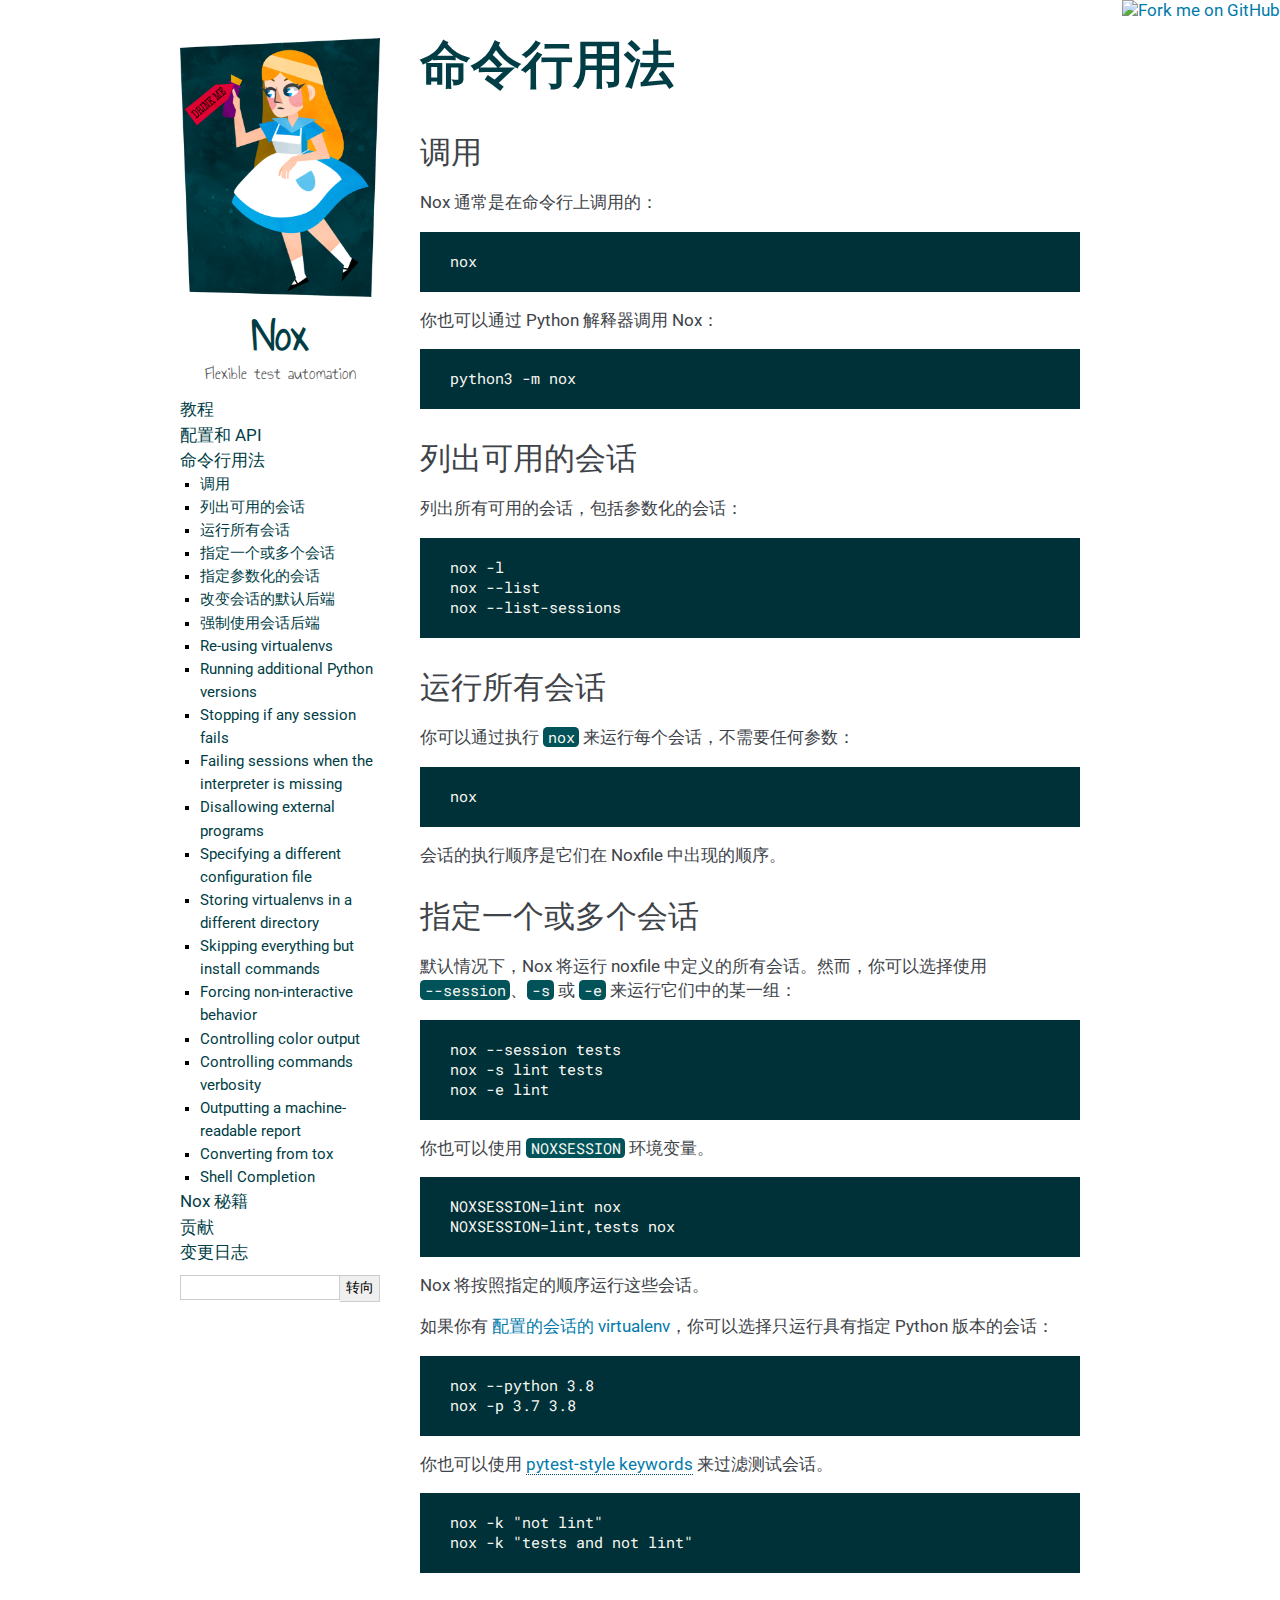
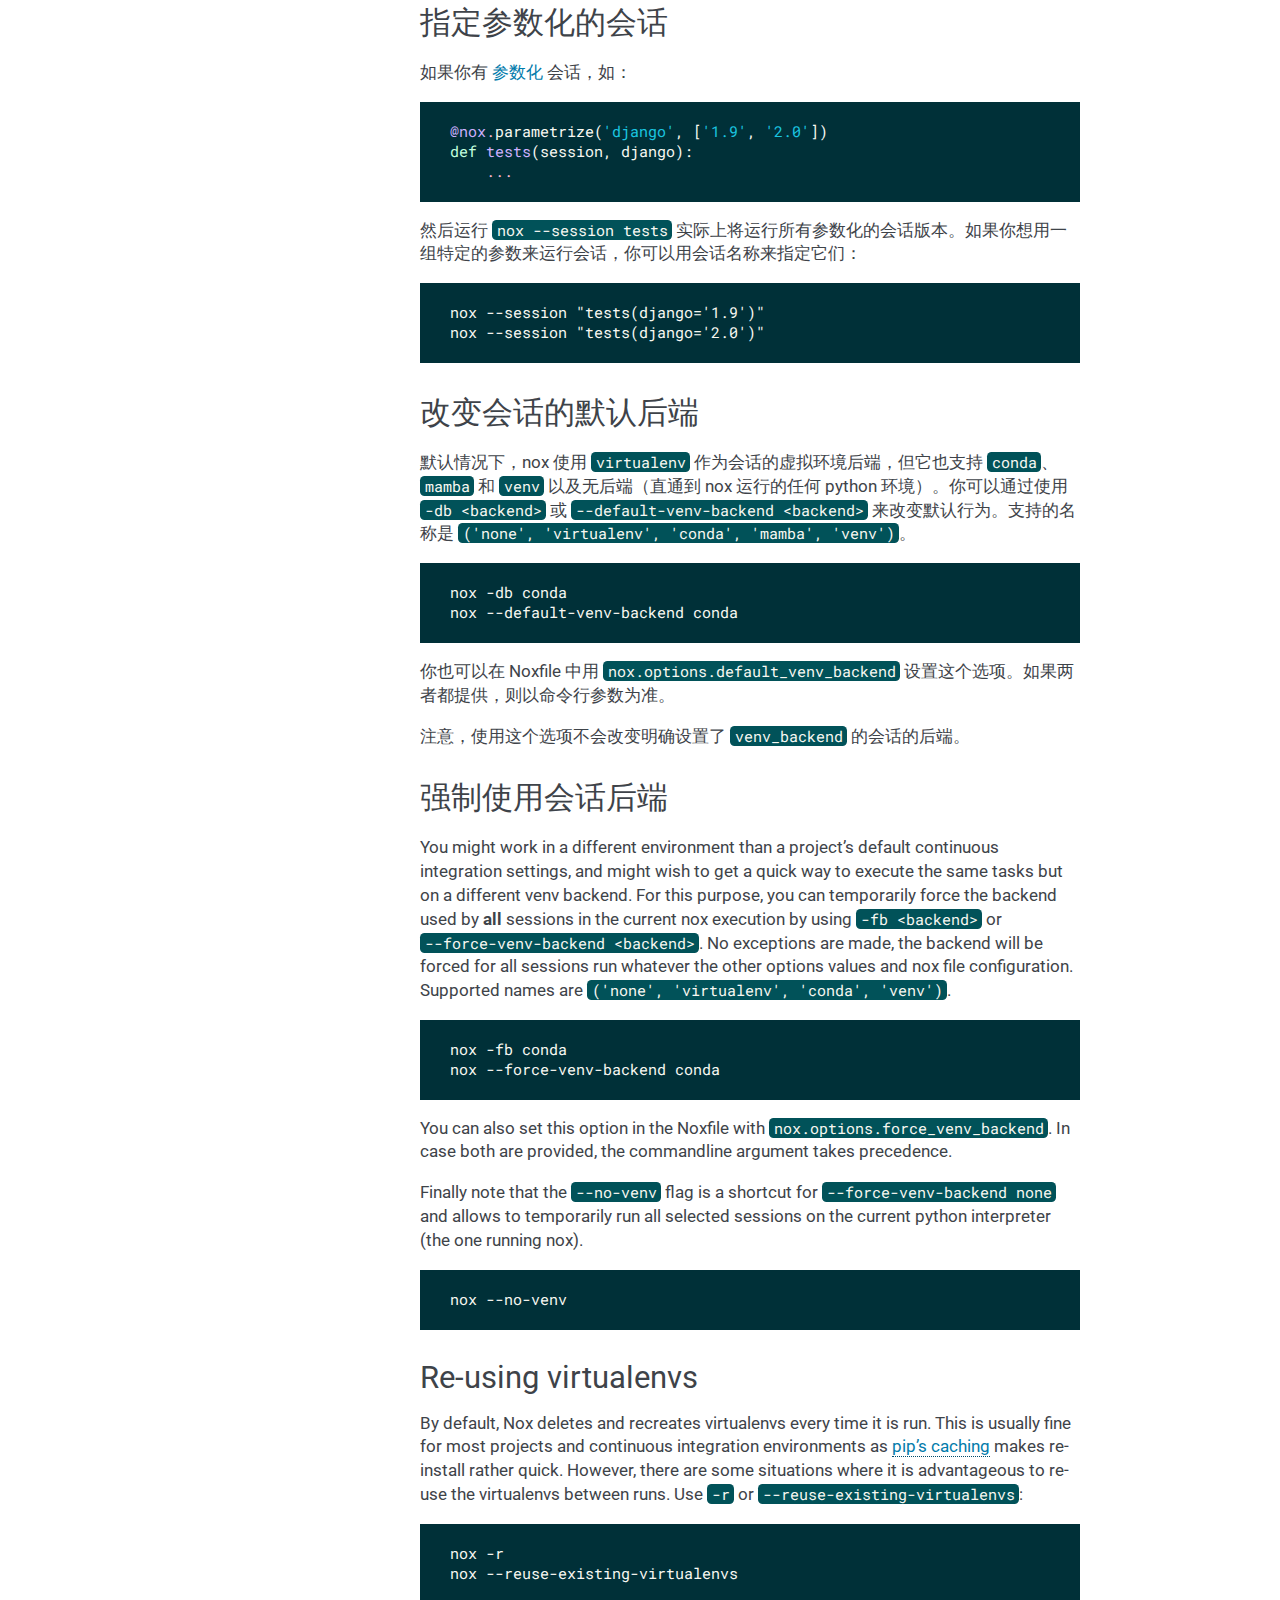
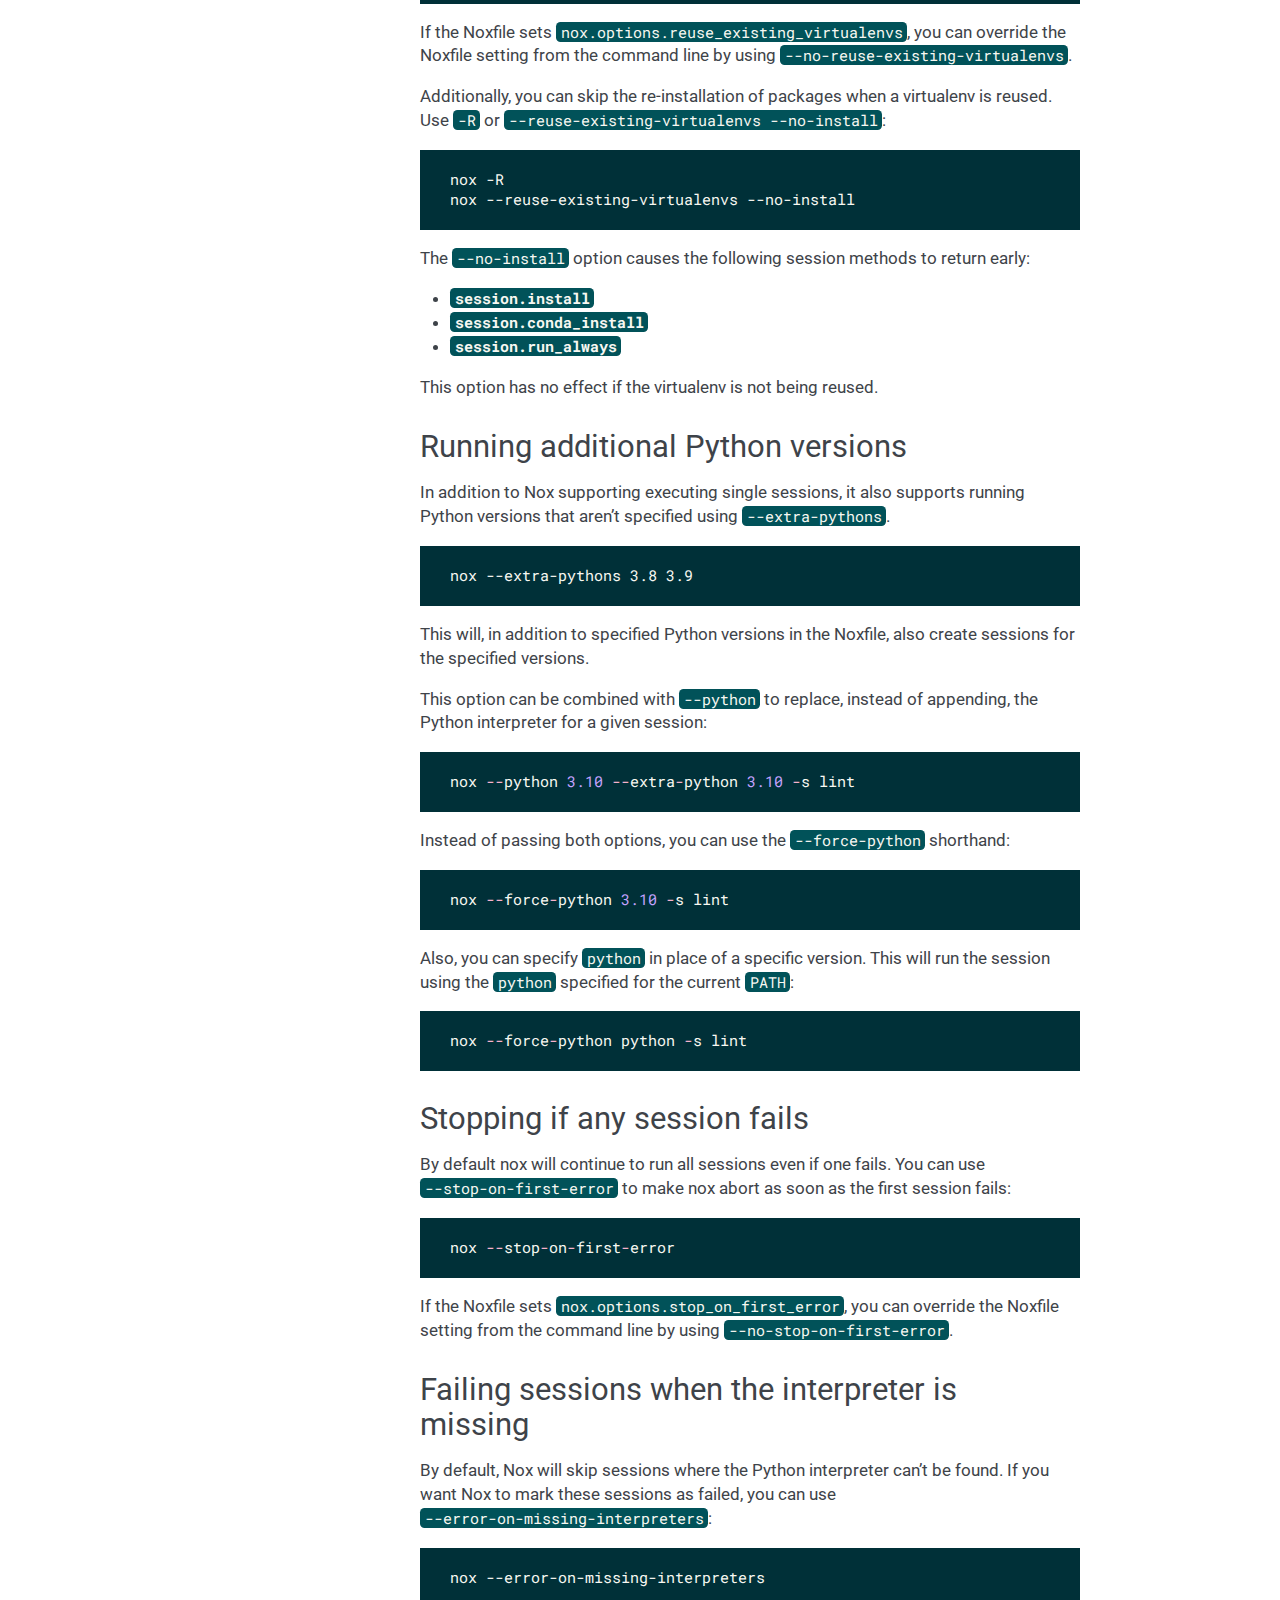
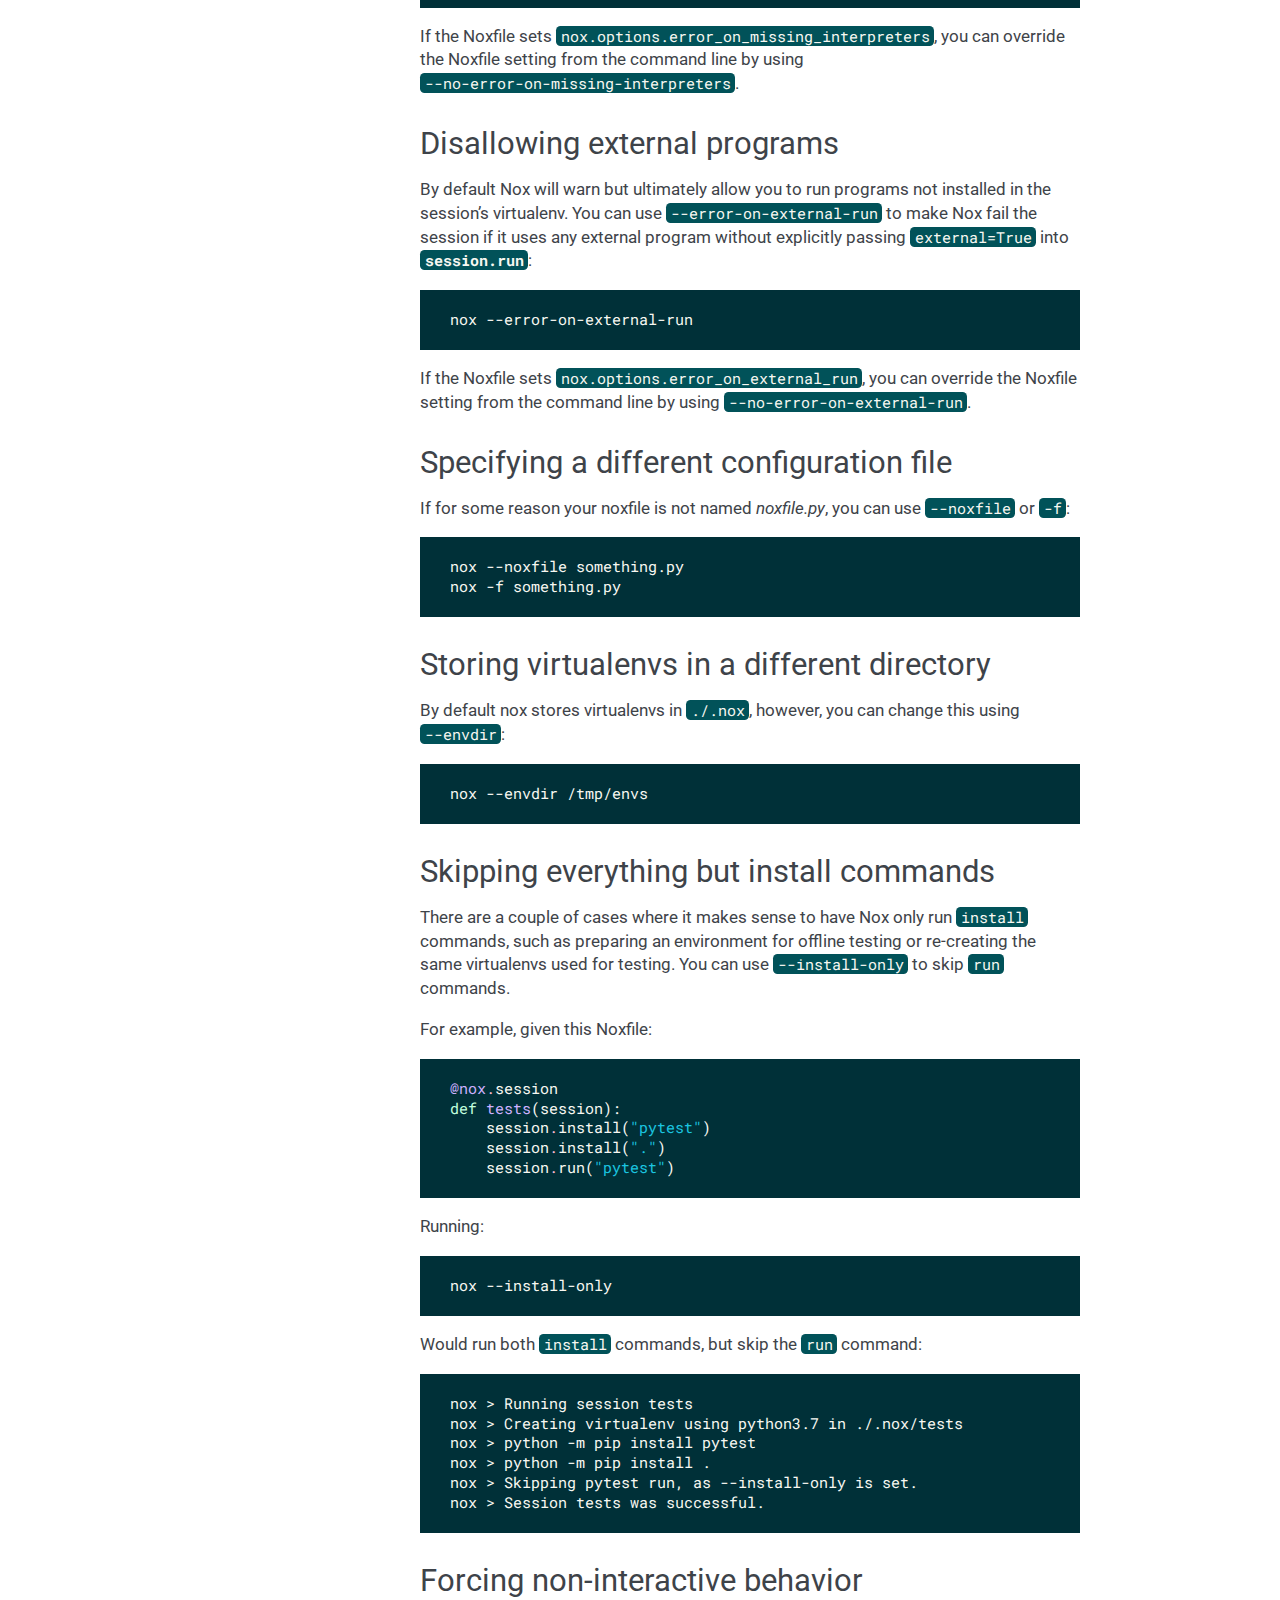
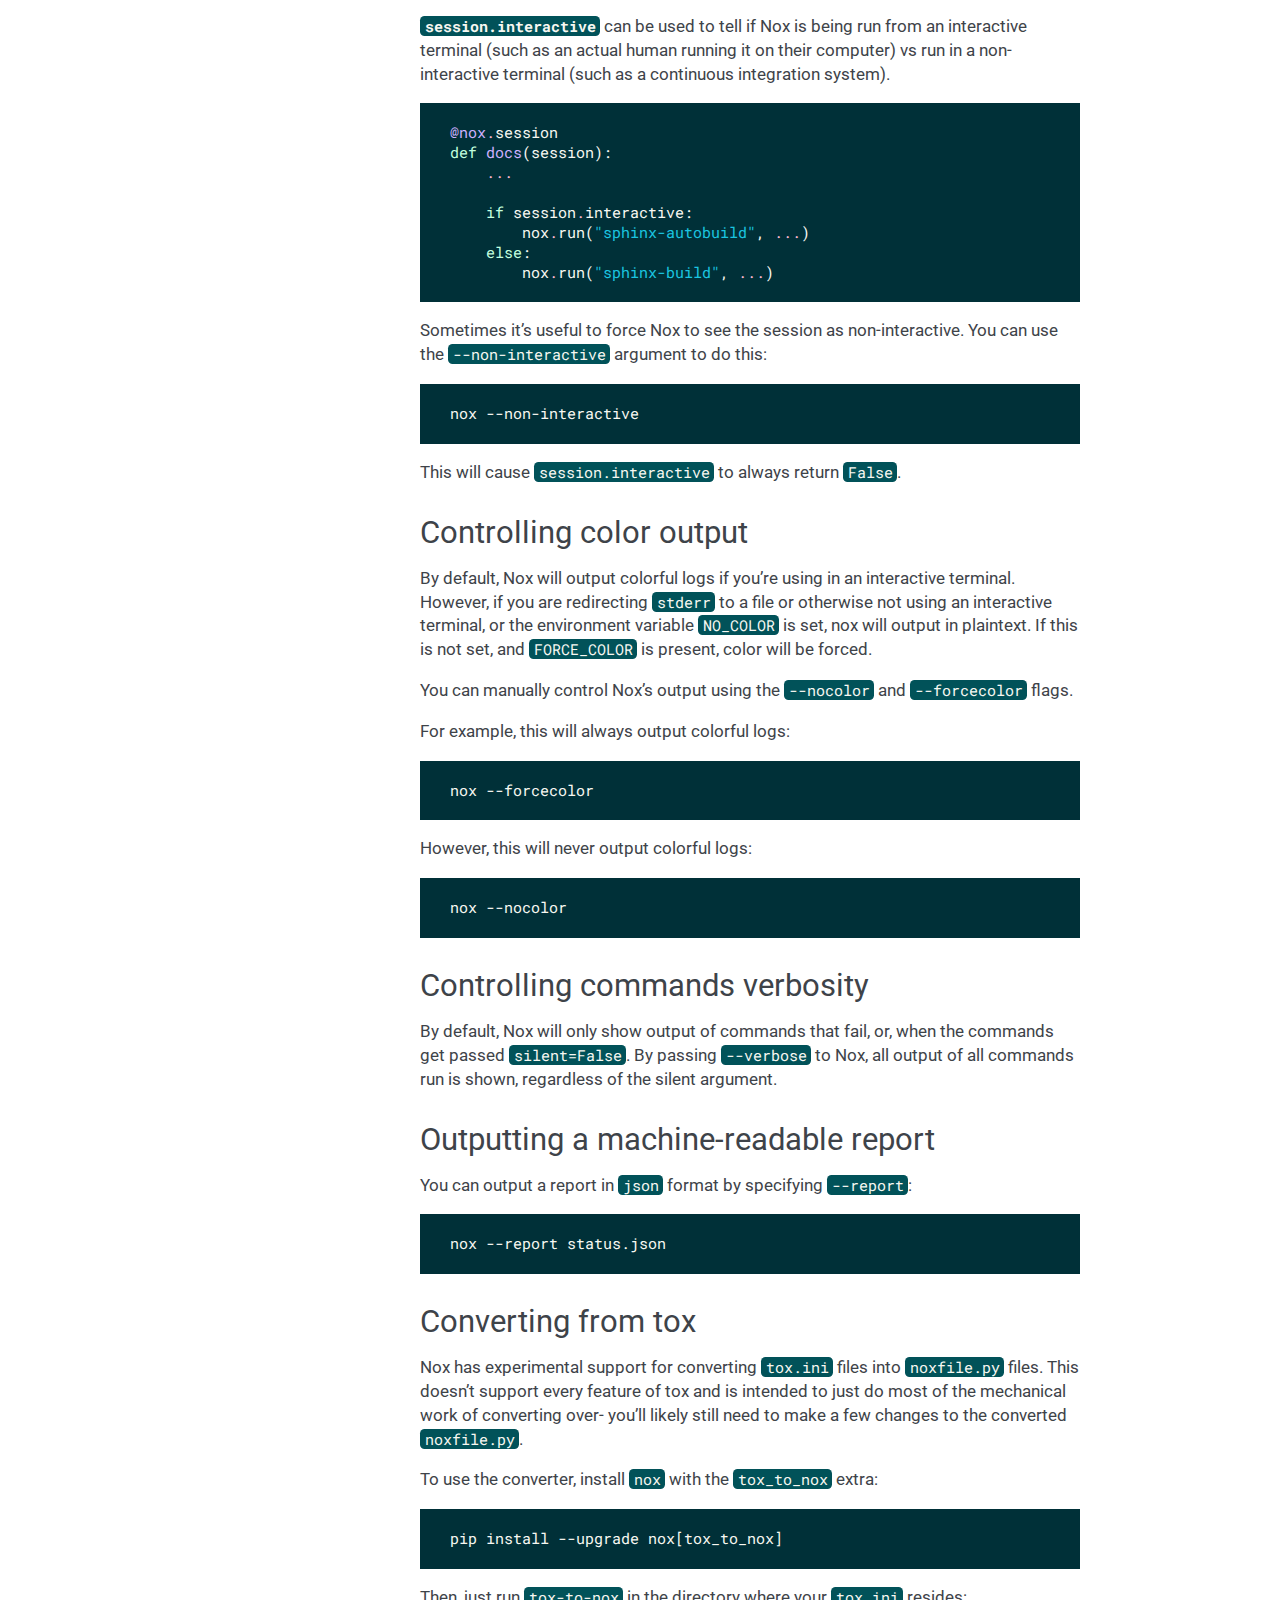
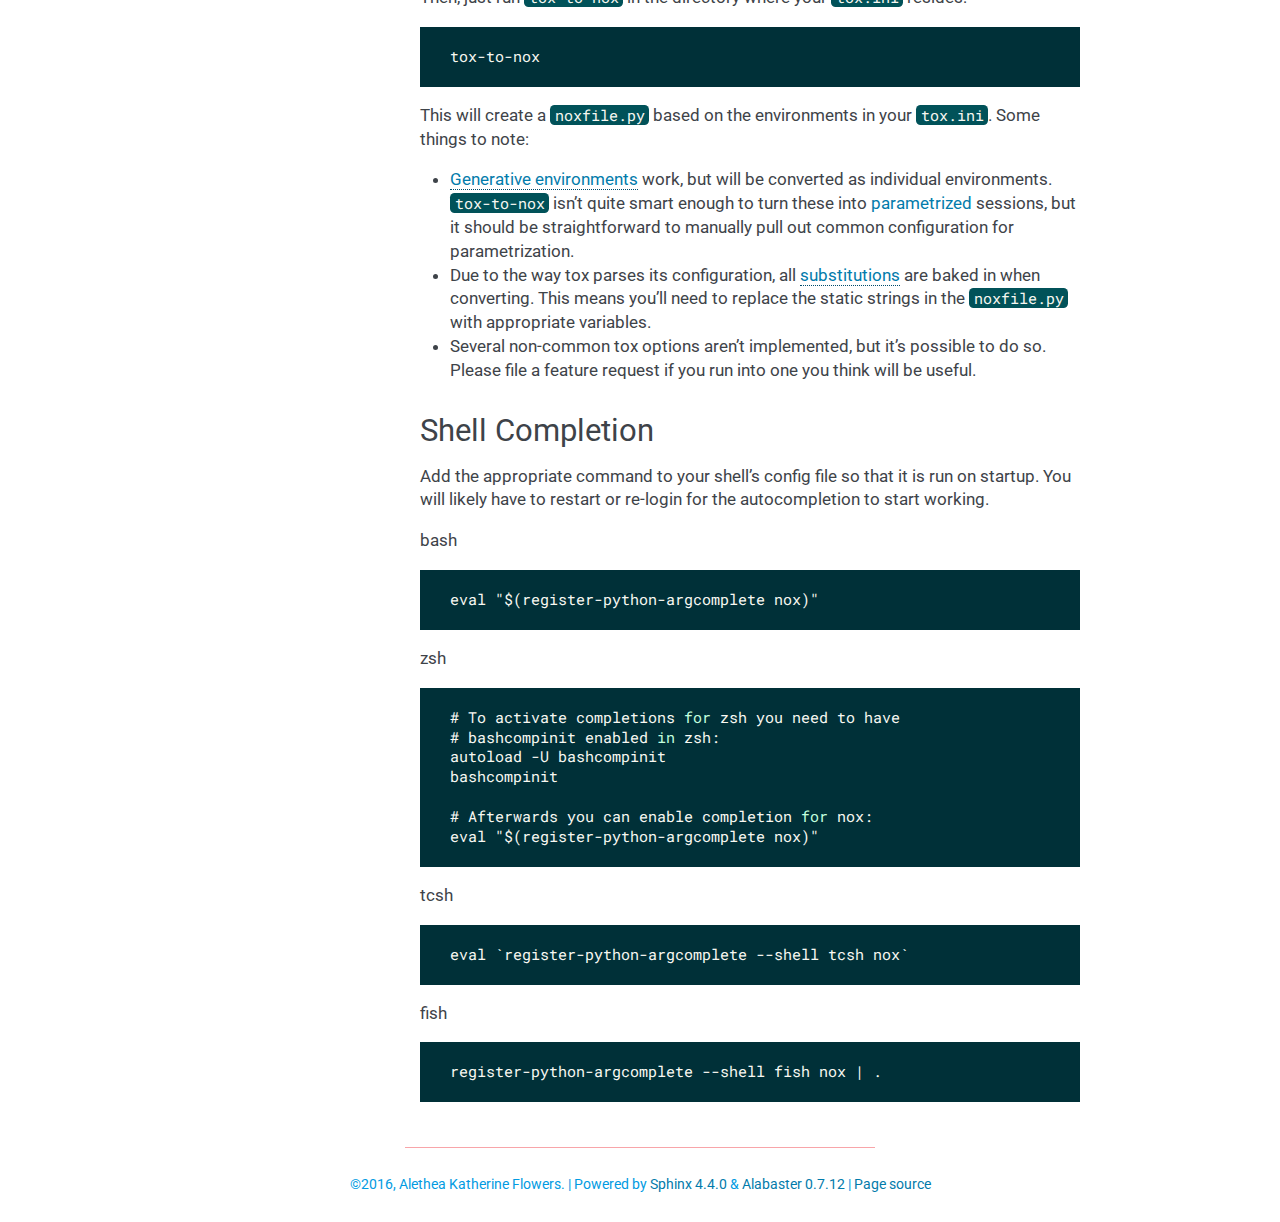
==== commit 95527abc: "deploy: 4b2f1ceb94384fd7837b807f48a0ac2f9a7a36fb" ====
--- a/usage.html
+++ b/usage.html
@@ -78,43 +78,43 @@
 </pre></div>
 </div>
 <p>Nox 将按照指定的顺序运行这些会话。</p>
-<p>If you have a <a class="reference internal" href="config.html#virtualenv-config"><span class="std std-ref">configured session’s virtualenv</span></a>, you can choose to run only sessions with given Python versions:</p>
+<p>如果你有 <a class="reference internal" href="config.html#virtualenv-config"><span class="std std-ref">配置的会话的 virtualenv</span></a>，你可以选择只运行具有指定 Python 版本的会话：</p>
 <div class="highlight-console notranslate"><div class="highlight"><pre><span></span><span class="go">nox --python 3.8</span>
 <span class="go">nox -p 3.7 3.8</span>
 </pre></div>
 </div>
-<p>You can also use <a class="reference external" href="https://docs.pytest.org/en/latest/usage.html#specifying-tests-selecting-tests">pytest-style keywords</a> to filter test sessions:</p>
+<p>你也可以使用 <a class="reference external" href="https://docs.pytest.org/en/latest/usage.html#specifying-tests-selecting-tests">pytest-style keywords</a> 来过滤测试会话。</p>
 <div class="highlight-console notranslate"><div class="highlight"><pre><span></span><span class="go">nox -k &quot;not lint&quot;</span>
 <span class="go">nox -k &quot;tests and not lint&quot;</span>
 </pre></div>
 </div>
 </section>
 <section id="specifying-parametrized-sessions">
-<span id="running-paramed-sessions"></span><h2>Specifying parametrized sessions<a class="headerlink" href="#specifying-parametrized-sessions" title="永久链接至标题">¶</a></h2>
-<p>If you have a <a class="reference internal" href="config.html#parametrized"><span class="std std-ref">parametrized</span></a> session such as:</p>
+<span id="running-paramed-sessions"></span><h2>指定参数化的会话<a class="headerlink" href="#specifying-parametrized-sessions" title="永久链接至标题">¶</a></h2>
+<p>如果你有 <a class="reference internal" href="config.html#parametrized"><span class="std std-ref">参数化</span></a> 会话，如：</p>
 <div class="highlight-python notranslate"><div class="highlight"><pre><span></span><span class="nd">@nox</span><span class="o">.</span><span class="n">parametrize</span><span class="p">(</span><span class="s1">&#39;django&#39;</span><span class="p">,</span> <span class="p">[</span><span class="s1">&#39;1.9&#39;</span><span class="p">,</span> <span class="s1">&#39;2.0&#39;</span><span class="p">])</span>
 <span class="k">def</span> <span class="nf">tests</span><span class="p">(</span><span class="n">session</span><span class="p">,</span> <span class="n">django</span><span class="p">):</span>
     <span class="o">...</span>
 </pre></div>
 </div>
-<p>Then running <code class="docutils literal notranslate"><span class="pre">nox</span> <span class="pre">--session</span> <span class="pre">tests</span></code> will actually run all parametrized versions of the session. If you want the run the session with a particular set of parametrized arguments, you can specify them with the session name:</p>
+<p>然后运行 <code class="docutils literal notranslate"><span class="pre">nox</span> <span class="pre">--session</span> <span class="pre">tests</span></code> 实际上将运行所有参数化的会话版本。如果你想用一组特定的参数来运行会话，你可以用会话名称来指定它们：</p>
 <div class="highlight-console notranslate"><div class="highlight"><pre><span></span><span class="go">nox --session &quot;tests(django=&#39;1.9&#39;)&quot;</span>
 <span class="go">nox --session &quot;tests(django=&#39;2.0&#39;)&quot;</span>
 </pre></div>
 </div>
 </section>
 <section id="changing-the-sessions-default-backend">
-<span id="opt-default-venv-backend"></span><h2>Changing the sessions default backend<a class="headerlink" href="#changing-the-sessions-default-backend" title="永久链接至标题">¶</a></h2>
-<p>By default nox uses <code class="docutils literal notranslate"><span class="pre">virtualenv</span></code> as the virtual environment backend for the sessions, but it also supports <code class="docutils literal notranslate"><span class="pre">conda</span></code>, <code class="docutils literal notranslate"><span class="pre">mamba</span></code>, and <code class="docutils literal notranslate"><span class="pre">venv</span></code> as well as no backend (passthrough to whatever python environment nox is running on). You can change the default behaviour by using <code class="docutils literal notranslate"><span class="pre">-db</span> <span class="pre">&lt;backend&gt;</span></code> or <code class="docutils literal notranslate"><span class="pre">--default-venv-backend</span> <span class="pre">&lt;backend&gt;</span></code>. Supported names are <code class="docutils literal notranslate"><span class="pre">('none',</span> <span class="pre">'virtualenv',</span> <span class="pre">'conda',</span> <span class="pre">'mamba',</span> <span class="pre">'venv')</span></code>.</p>
+<span id="opt-default-venv-backend"></span><h2>改变会话的默认后端<a class="headerlink" href="#changing-the-sessions-default-backend" title="永久链接至标题">¶</a></h2>
+<p>默认情况下，nox 使用 <code class="docutils literal notranslate"><span class="pre">virtualenv</span></code> 作为会话的虚拟环境后端，但它也支持 <code class="docutils literal notranslate"><span class="pre">conda</span></code>、<code class="docutils literal notranslate"><span class="pre">mamba</span></code> 和 <code class="docutils literal notranslate"><span class="pre">venv</span></code> 以及无后端（直通到 nox 运行的任何 python 环境）。你可以通过使用 <code class="docutils literal notranslate"><span class="pre">-db</span> <span class="pre">&lt;backend&gt;</span></code> 或 <code class="docutils literal notranslate"><span class="pre">--default-venv-backend</span> <span class="pre">&lt;backend&gt;</span></code> 来改变默认行为。支持的名称是 <code class="docutils literal notranslate"><span class="pre">('none',</span> <span class="pre">'virtualenv',</span> <span class="pre">'conda',</span> <span class="pre">'mamba',</span> <span class="pre">'venv')</span></code>。</p>
 <div class="highlight-console notranslate"><div class="highlight"><pre><span></span><span class="go">nox -db conda</span>
 <span class="go">nox --default-venv-backend conda</span>
 </pre></div>
 </div>
-<p>You can also set this option in the Noxfile with <code class="docutils literal notranslate"><span class="pre">nox.options.default_venv_backend</span></code>. In case both are provided, the commandline argument takes precedence.</p>
-<p>Note that using this option does not change the backend for sessions where <code class="docutils literal notranslate"><span class="pre">venv_backend</span></code> is explicitly set.</p>
+<p>你也可以在 Noxfile 中用 <code class="docutils literal notranslate"><span class="pre">nox.options.default_venv_backend</span></code> 设置这个选项。如果两者都提供，则以命令行参数为准。</p>
+<p>注意，使用这个选项不会改变明确设置了 <code class="docutils literal notranslate"><span class="pre">venv_backend</span></code> 的会话的后端。</p>
 </section>
 <section id="forcing-the-sessions-backend">
-<span id="opt-force-venv-backend"></span><h2>Forcing the sessions backend<a class="headerlink" href="#forcing-the-sessions-backend" title="永久链接至标题">¶</a></h2>
+<span id="opt-force-venv-backend"></span><h2>强制使用会话后端<a class="headerlink" href="#forcing-the-sessions-backend" title="永久链接至标题">¶</a></h2>
 <p>You might work in a different environment than a project’s default continuous integration settings, and might wish to get a quick way to execute the same tasks but on a different venv backend. For this purpose, you can temporarily force the backend used by <strong>all</strong> sessions in the current nox execution by using <code class="docutils literal notranslate"><span class="pre">-fb</span> <span class="pre">&lt;backend&gt;</span></code> or <code class="docutils literal notranslate"><span class="pre">--force-venv-backend</span> <span class="pre">&lt;backend&gt;</span></code>. No exceptions are made, the backend will be forced for all sessions run whatever the other options values and nox file configuration. Supported names are <code class="docutils literal notranslate"><span class="pre">('none',</span> <span class="pre">'virtualenv',</span> <span class="pre">'conda',</span> <span class="pre">'venv')</span></code>.</p>
 <div class="highlight-console notranslate"><div class="highlight"><pre><span></span><span class="go">nox -fb conda</span>
 <span class="go">nox --force-venv-backend conda</span>
@@ -364,9 +364,9 @@
 <li class="toctree-l2"><a class="reference internal" href="#listing-available-sessions">列出可用的会话</a></li>
 <li class="toctree-l2"><a class="reference internal" href="#running-all-sessions">运行所有会话</a></li>
 <li class="toctree-l2"><a class="reference internal" href="#specifying-one-or-more-sessions">指定一个或多个会话</a></li>
-<li class="toctree-l2"><a class="reference internal" href="#specifying-parametrized-sessions">Specifying parametrized sessions</a></li>
-<li class="toctree-l2"><a class="reference internal" href="#changing-the-sessions-default-backend">Changing the sessions default backend</a></li>
-<li class="toctree-l2"><a class="reference internal" href="#forcing-the-sessions-backend">Forcing the sessions backend</a></li>
+<li class="toctree-l2"><a class="reference internal" href="#specifying-parametrized-sessions">指定参数化的会话</a></li>
+<li class="toctree-l2"><a class="reference internal" href="#changing-the-sessions-default-backend">改变会话的默认后端</a></li>
+<li class="toctree-l2"><a class="reference internal" href="#forcing-the-sessions-backend">强制使用会话后端</a></li>
 <li class="toctree-l2"><a class="reference internal" href="#re-using-virtualenvs">Re-using virtualenvs</a></li>
 <li class="toctree-l2"><a class="reference internal" href="#running-additional-python-versions">Running additional Python versions</a></li>
 <li class="toctree-l2"><a class="reference internal" href="#stopping-if-any-session-fails">Stopping if any session fails</a></li>
